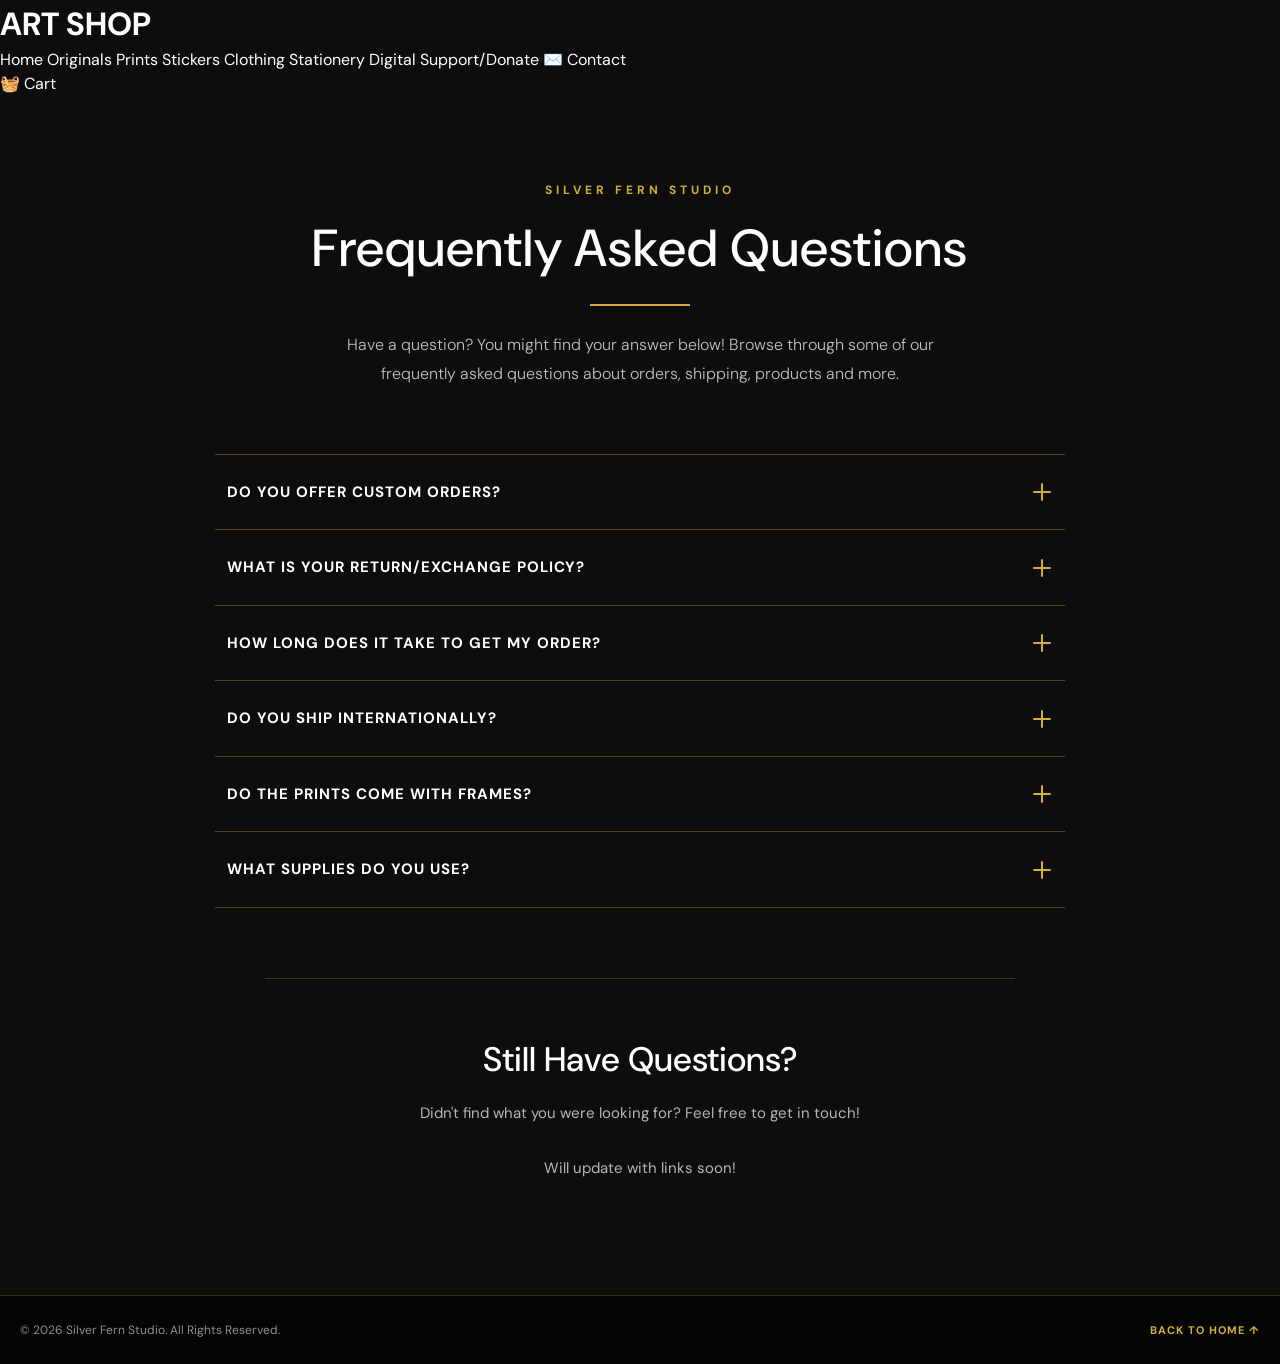
==== faq.html @ b44ad010 "Remove unnecessary blank line in faq.html" ====
<!DOCTYPE html>
<html lang="en">
<head>
    <meta charset="UTF-8">
    <meta name="viewport" content="width=device-width, initial-scale=1.0">

    <title>FAQ | Silver Fern Studio</title>

    <!-- EXISTING WEBSITE FONTS -->
    <link href="https://fonts.googleapis.com/css2?family=DM+Sans:wght@300;400;500;700&display=swap" rel="stylesheet">
    <link href="https://fonts.googleapis.com/css2?family=Great+Vibes&display=swap" rel="stylesheet">

    <!-- EXISTING WEBSITE STYLES -->
    <link rel="stylesheet" href="styles/global.css">
    <link rel="stylesheet" href="styles/nav.css">

    <!-- FAQ PAGE STYLES -->
    <link rel="stylesheet" href="styles/faq.css">
</head>

<body id="top">

    <!-- NAVIGATION -->
    <header class="nav">
        <div class="nav-left">
            <h1 class="logo">ART SHOP</h1>
        </div>

        <nav class="nav-links">
            <a href="index.html#top">Home</a>
            <a href="index.html#originals">Originals</a>
            <a href="index.html#prints">Prints</a>
            <a href="index.html#stickers">Stickers</a>
            <a href="index.html#clothing">Clothing</a>
            <a href="index.html#stationery">Stationery</a>
            <a href="index.html#digital">Digital</a>
            <a href="index.html">Support/Donate</a>
            <a href="index.html">✉️ Contact</a>
        </nav>

        <a href="index.html" class="nav-cart">
            🧺 <span>Cart</span>
        </a>
    </header>

    <!-- FAQ PAGE -->
    <main id="faq-page">

        <!-- PAGE HEADING -->
        <section class="faq-hero">

            <p class="faq-eyebrow">SILVER FERN STUDIO</p>

            <h1>Frequently Asked Questions</h1>

            <div class="faq-divider"></div>

            <p class="faq-intro">
                Have a question? You might find your answer below!
                Browse through some of our frequently asked questions
                about orders, shipping, products and more.
            </p>

        </section>


        <!-- FAQ ACCORDION -->
        <section class="faq-container">

            <!-- QUESTION 1 -->
            <details class="faq-item">

                <summary>
                    <span>DO YOU OFFER CUSTOM ORDERS?</span>
                    <span class="faq-icon"></span>
                </summary>

                <div class="faq-answer">
                    <p>
                        I don’t offer any custom orders, as I need to
                        concentrate on the items that are on my website.
                        I’m sorry!
                    </p>
                </div>

            </details>


            <!-- QUESTION 2 -->
            <details class="faq-item">

                <summary>
                    <span>WHAT IS YOUR RETURN/EXCHANGE POLICY?</span>
                    <span class="faq-icon"></span>
                </summary>

                <div class="faq-answer">
                    <p>
                        I typically do not accept returns or exchanges
                        due to the made-to-order nature of my shop.
                        However, I will refund you or replace the item
                        if it is damaged in the mail or if the item is
                        defective.
                    </p>

                    <p>
                        Just email me about any issues
                        (<a href="mailto:silvers.vibrant.ventures@outlook.com">
                        silvers.vibrant.ventures@outlook.com</a>), and I'll be happy
                        to help!
                    </p>
                </div>

            </details>


            <!-- QUESTION 3 -->
            <details class="faq-item">

                <summary>
                    <span>HOW LONG DOES IT TAKE TO GET MY ORDER?</span>
                    <span class="faq-icon"></span>
                </summary>

                <div class="faq-answer">
                    <p>
                        Most items are shipped out in 2–5 days.
                    </p>
                </div>

            </details>


            <!-- QUESTION 4 -->
            <details class="faq-item">

                <summary>
                    <span>DO YOU SHIP INTERNATIONALLY?</span>
                    <span class="faq-icon"></span>
                </summary>

                <div class="faq-answer">
                    <p>
                        I am only able to ship items from my website
                        to the US.
                    </p>

                    <p>
                        I also have a Redbubble shop
                    </p>

                    <p>
                        You can explore these additional shops below:
                    </p>

                    <ul>

                        <li>
                            <a href="https://https://www.redbubble.com/people/SilverMumm/shop/" target="_blank" rel="noopener">
                                Redbubble
                            </a>
                        </li>

                    </ul>
                </div>

            </details>


            <!-- QUESTION 5 -->
            <details class="faq-item">

                <summary>
                    <span>DO THE PRINTS COME WITH FRAMES?</span>
                    <span class="faq-icon"></span>
                </summary>

                <div class="faq-answer">
                    <p>
                        My prints do not come with frames. Sorry.
                    </p>

                </div>

            </details>


            <!-- QUESTION 6 -->
            <details class="faq-item">

                <summary>
                    <span>WHAT SUPPLIES DO YOU USE?</span>
                    <span class="faq-icon"></span>
                </summary>

                <div class="faq-answer">
                    <p>
                        Will update with links soon!
                    </p>

                </div>

            </details>

        </section>


        <!-- CONTACT SECTION -->
        <section class="faq-contact">

            <h2>Still Have Questions?</h2>

            <p>
                Didn't find what you were looking for?
                Feel free to get in touch!
            </p>

            <p>
                Will update with links soon!
            </p>
            
        </section>

    </main>


    <!-- FOOTER -->
    <footer class="faq-footer">

        <p>
            © 2026 Silver Fern Studio. All Rights Reserved.
        </p>

        <a href="index.html#top">BACK TO HOME ↑</a>

    </footer>

</body>
</html>
---- styles/global.css ----
/* ------------------------------
   GLOBAL STYLES
------------------------------ */

/* GLOBAL RESET */
* {
    margin: 0;
    padding: 0;
    box-sizing: border-box;
}


/* GLOBAL BODY */
body {
    background: #0d0d0d;
    color: #ffffff;
    font-family: "DM Sans", sans-serif;
    line-height: 1.5;
    overflow-x: hidden;
    position: relative;
}


/* FOREST BACKGROUND */
body::before {
    content: "";
    position: fixed;
    inset: 0;
    background: url("assets/forest-bg.png") top center no-repeat;
    background-size: cover;
    opacity: 0.30;
    pointer-events: none;
    z-index: -1;
}


/* GLOBAL IMAGES */
img {
    max-width: 100%;
    display: block;
}


/* GLOBAL LINKS */
a {
    text-decoration: none;
    color: inherit;
}


/* ------------------------------
   SHARED SECTION STYLES
------------------------------ */

.section {
    padding: 80px 40px;
}

.section-title {
    font-size: 28px;
    font-weight: 700;
    margin-bottom: 30px;
    text-transform: uppercase;
    letter-spacing: 1px;
}

.section-title span {
    font-weight: 300;
    opacity: 0.8;
}


/* GOLD DIVIDER BETWEEN TITLE AND CONTENT */
.section-divider {
    width: 160px;
    height: 1px;
    background: #d4af37;
    opacity: 0.8;
    margin: 0 auto 40px auto;
}


/* ------------------------------
   GLOBAL UTILITY
------------------------------ */

.hidden {
    display: none !important;
}


/* ------------------------------
   RESPONSIVE GLOBAL SECTION
------------------------------ */

@media (max-width: 768px) {
    .section {
        padding: 60px 20px;
    }
}
---- styles/nav.css ----
/* ------------------------------
NAVIGATION
------------------------------ */
 
.nav {
width: 100%;
padding: 20px 40px;
display: flex;
justify-content: space-between;
align-items: center;
background: #0d0d0d;
position: sticky;
top: 0;
z-index: 1000;
}
 
.logo {
font-size: 22px;
font-weight: 700;
}
 
.nav-links a {
margin: 0 15px;
font-size: 14px;
opacity: 0.8;
transition: 0.2s;
}
 
.nav-links a:hover {
opacity: 1;
}
 
/* CONTACT LINK */
.contact-link {
cursor: pointer;
opacity: 0.85;
transition: 0.2s ease;
}
 
.contact-link:hover {
opacity: 1;
}
 
/* CART BUTTON */
.nav-cart {
display: flex;
align-items: center;
gap: 6px;
font-size: 18px;
cursor: pointer;
opacity: 0.85;
transition: transform 0.15s ease, opacity 0.2s ease;
}
 
.nav-cart:hover {
opacity: 1;
transform: translateY(-2px);
}
---- styles/faq.css ----
/* =========================================================
   SILVER FERN STUDIO — FAQ PAGE
========================================================= */

#faq-page {
    width: 100%;
    min-height: 100vh;
    color: #ffffff;
    font-family: "DM Sans", sans-serif;
}


/* =========================================================
   FAQ HERO / HEADING
========================================================= */

.faq-hero {
    text-align: center;
    padding: 85px 20px 55px;
    max-width: 900px;
    margin: 0 auto;
}

.faq-eyebrow {
    color: #d4af37;
    font-size: 12px;
    font-weight: 700;
    letter-spacing: 4px;
    margin-bottom: 18px;
}

.faq-hero h1 {
    font-size: clamp(32px, 5vw, 52px);
    font-weight: 500;
    letter-spacing: 1px;
    line-height: 1.2;
    margin-bottom: 25px;
}

.faq-divider {
    width: 100px;
    height: 2px;
    background: #d4af37;
    margin: 0 auto 25px;
}

.faq-intro {
    max-width: 650px;
    margin: 0 auto;
    font-size: 16px;
    line-height: 1.8;
    color: rgba(255,255,255,0.75);
    font-weight: 300;
}


/* =========================================================
   FAQ ACCORDION CONTAINER
========================================================= */

.faq-container {
    width: 90%;
    max-width: 850px;
    margin: 0 auto;
    padding: 10px 0 70px;
}


/* =========================================================
   INDIVIDUAL FAQ ITEMS
========================================================= */

.faq-item {
    border-bottom: 1px solid rgba(212,175,55,0.35);
    margin-bottom: 0;
    transition: background 0.3s ease;
}

.faq-item:first-child {
    border-top: 1px solid rgba(212,175,55,0.35);
}


/* QUESTION BUTTON */

.faq-item summary {
    list-style: none;
    cursor: pointer;
    padding: 26px 12px;
    display: flex;
    align-items: center;
    justify-content: space-between;
    gap: 20px;

    color: #ffffff;
    font-size: 15px;
    font-weight: 700;
    letter-spacing: 1px;

    transition: color 0.25s ease,
                background 0.25s ease;
}

/* REMOVE DEFAULT ARROW */

.faq-item summary::-webkit-details-marker {
    display: none;
}

.faq-item summary::marker {
    display: none;
    content: "";
}


/* QUESTION HOVER */

.faq-item summary:hover {
    color: #d4af37;
    background: rgba(212,175,55,0.04);
}


/* =========================================================
   PLUS / MINUS ICON
========================================================= */

.faq-icon {
    position: relative;
    width: 22px;
    height: 22px;
    flex-shrink: 0;
}

.faq-icon::before,
.faq-icon::after {
    content: "";
    position: absolute;
    background: #d4af37;
    border-radius: 2px;
    transition: transform 0.3s ease;
}

.faq-icon::before {
    width: 18px;
    height: 2px;
    top: 10px;
    left: 2px;
}

.faq-icon::after {
    width: 2px;
    height: 18px;
    top: 2px;
    left: 10px;
}


/* TURN PLUS INTO MINUS WHEN OPEN */

.faq-item[open] .faq-icon::after {
    transform: rotate(90deg);
    opacity: 0;
}

.faq-item[open] summary {
    color: #d4af37;
}


/* =========================================================
   ANSWER CONTENT
========================================================= */

.faq-answer {
    padding: 0 45px 28px 12px;
    animation: faqFadeIn 0.3s ease;
}

.faq-answer p {
    color: rgba(255,255,255,0.78);
    font-size: 15px;
    line-height: 1.9;
    font-weight: 300;
    margin-bottom: 15px;
}

.faq-answer p:last-child {
    margin-bottom: 0;
}

.faq-answer ul {
    padding-left: 25px;
    margin: 12px 0;
}

.faq-answer li {
    color: rgba(255,255,255,0.78);
    font-size: 14px;
    line-height: 2;
}

.faq-answer a {
    color: #d4af37;
    text-decoration: underline;
    text-underline-offset: 4px;
    transition: color 0.2s ease;
}

.faq-answer a:hover {
    color: #ffdd66;
}

.faq-small-note {
    font-size: 12px !important;
    color: rgba(255,255,255,0.5) !important;
    font-style: italic;
}


/* =========================================================
   ANSWER ANIMATION
========================================================= */

@keyframes faqFadeIn {
    from {
        opacity: 0;
        transform: translateY(-6px);
    }

    to {
        opacity: 1;
        transform: translateY(0);
    }
}


/* =========================================================
   CONTACT SECTION
========================================================= */

.faq-contact {
    text-align: center;
    max-width: 750px;
    margin: 0 auto;
    padding: 55px 25px 85px;
    border-top: 1px solid rgba(212,175,55,0.25);
}

.faq-contact h2 {
    font-size: clamp(25px, 4vw, 34px);
    font-weight: 500;
    margin-bottom: 15px;
}

.faq-contact p {
    font-size: 15px;
    color: rgba(255,255,255,0.7);
    margin-bottom: 28px;
    line-height: 1.8;
}

.faq-contact-button {
    display: inline-block;
    padding: 13px 32px;
    background: #d4af37;
    color: #0d0d0d !important;
    font-size: 13px;
    font-weight: 700;
    letter-spacing: 1.5px;
    border-radius: 4px;
    transition: background 0.25s ease,
                transform 0.25s ease,
                box-shadow 0.25s ease;
}

.faq-contact-button:hover {
    background: #ffdd66;
    transform: translateY(-3px);
    box-shadow: 0 6px 18px rgba(212,175,55,0.25);
}


/* =========================================================
   FOOTER
========================================================= */

.faq-footer {
    width: 100%;
    background: rgba(0,0,0,0.65);
    border-top: 1px solid rgba(212,175,55,0.25);
    padding: 25px 20px;
    display: flex;
    justify-content: space-between;
    align-items: center;
    gap: 15px;
}

.faq-footer p {
    color: rgba(255,255,255,0.55);
    font-size: 12px;
}

.faq-footer a {
    color: #d4af37;
    font-size: 11px;
    font-weight: 700;
    letter-spacing: 1px;
    transition: color 0.2s ease;
}

.faq-footer a:hover {
    color: #ffdd66;
}


/* =========================================================
   TABLET
========================================================= */

@media (max-width: 900px) {

    .faq-hero {
        padding-top: 65px;
    }

    .faq-container {
        width: 92%;
    }

}


/* =========================================================
   MOBILE
========================================================= */

@media (max-width: 600px) {

    .faq-hero {
        padding: 55px 22px 40px;
    }

    .faq-eyebrow {
        font-size: 10px;
        letter-spacing: 3px;
    }

    .faq-hero h1 {
        font-size: 32px;
    }

    .faq-intro {
        font-size: 14px;
    }

    .faq-container {
        width: 92%;
        padding-bottom: 45px;
    }

    .faq-item summary {
        padding: 22px 8px;
        font-size: 13px;
        letter-spacing: 0.5px;
        gap: 12px;
    }

    .faq-answer {
        padding: 0 10px 24px;
    }

    .faq-answer p {
        font-size: 14px;
    }

    .faq-contact {
        padding: 45px 20px 65px;
    }

    .faq-footer {
        flex-direction: column;
        text-align: center;
        padding: 25px 15px;
    }

}
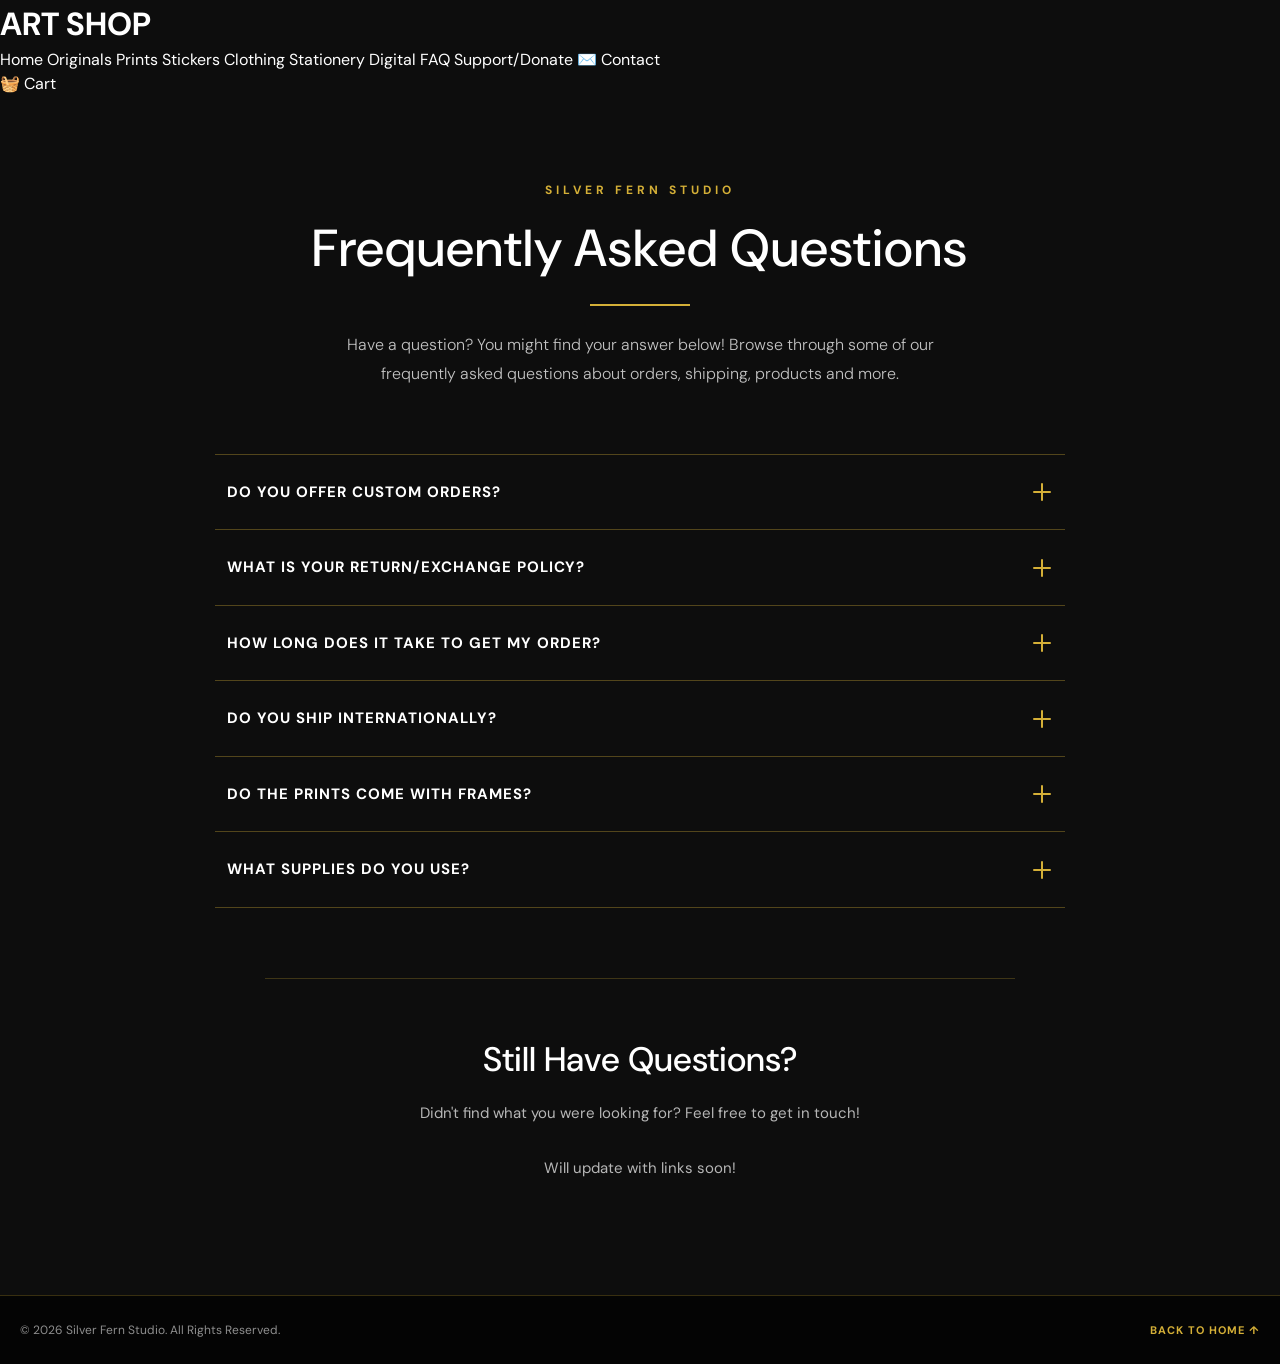
==== commit 5d64cd42: "Update faq.html" ====
--- a/faq.html
+++ b/faq.html
@@ -20,29 +20,32 @@
 </head>
 
 <body id="top">
-
-    <!-- NAVIGATION -->
-    <header class="nav">
-        <div class="nav-left">
-            <h1 class="logo">ART SHOP</h1>
-        </div>
-
-        <nav class="nav-links">
-            <a href="index.html#top">Home</a>
-            <a href="index.html#originals">Originals</a>
-            <a href="index.html#prints">Prints</a>
-            <a href="index.html#stickers">Stickers</a>
-            <a href="index.html#clothing">Clothing</a>
-            <a href="index.html#stationery">Stationery</a>
-            <a href="index.html#digital">Digital</a>
-            <a href="index.html">Support/Donate</a>
-            <a href="index.html">✉️ Contact</a>
-        </nav>
-
-        <a href="index.html" class="nav-cart">
-            🧺 <span>Cart</span>
-        </a>
-    </header>
+   
+<!-- NAVIGATION -->
+<header class="nav">
+
+    <div class="nav-left">
+        <h1 class="logo">ART SHOP</h1>
+    </div>
+
+    <nav class="nav-links">
+        <a href="index.html#top">Home</a>
+        <a href="index.html#originals">Originals</a>
+        <a href="index.html#prints">Prints</a>
+        <a href="index.html#stickers">Stickers</a>
+        <a href="index.html#clothing">Clothing</a>
+        <a href="index.html#stationery">Stationery</a>
+        <a href="index.html#digital">Digital</a>
+        <a href="faq.html">FAQ</a>
+        <a href="#" id="supportDonateBtn">Support/Donate</a>
+        <a id="contactButton" class="contact-link">✉️ Contact</a>
+    </nav>
+
+    <div class="nav-cart" id="cartButton">
+        🧺 <span>Cart</span>
+    </div>
+
+</header>
 
     <!-- FAQ PAGE -->
     <main id="faq-page">
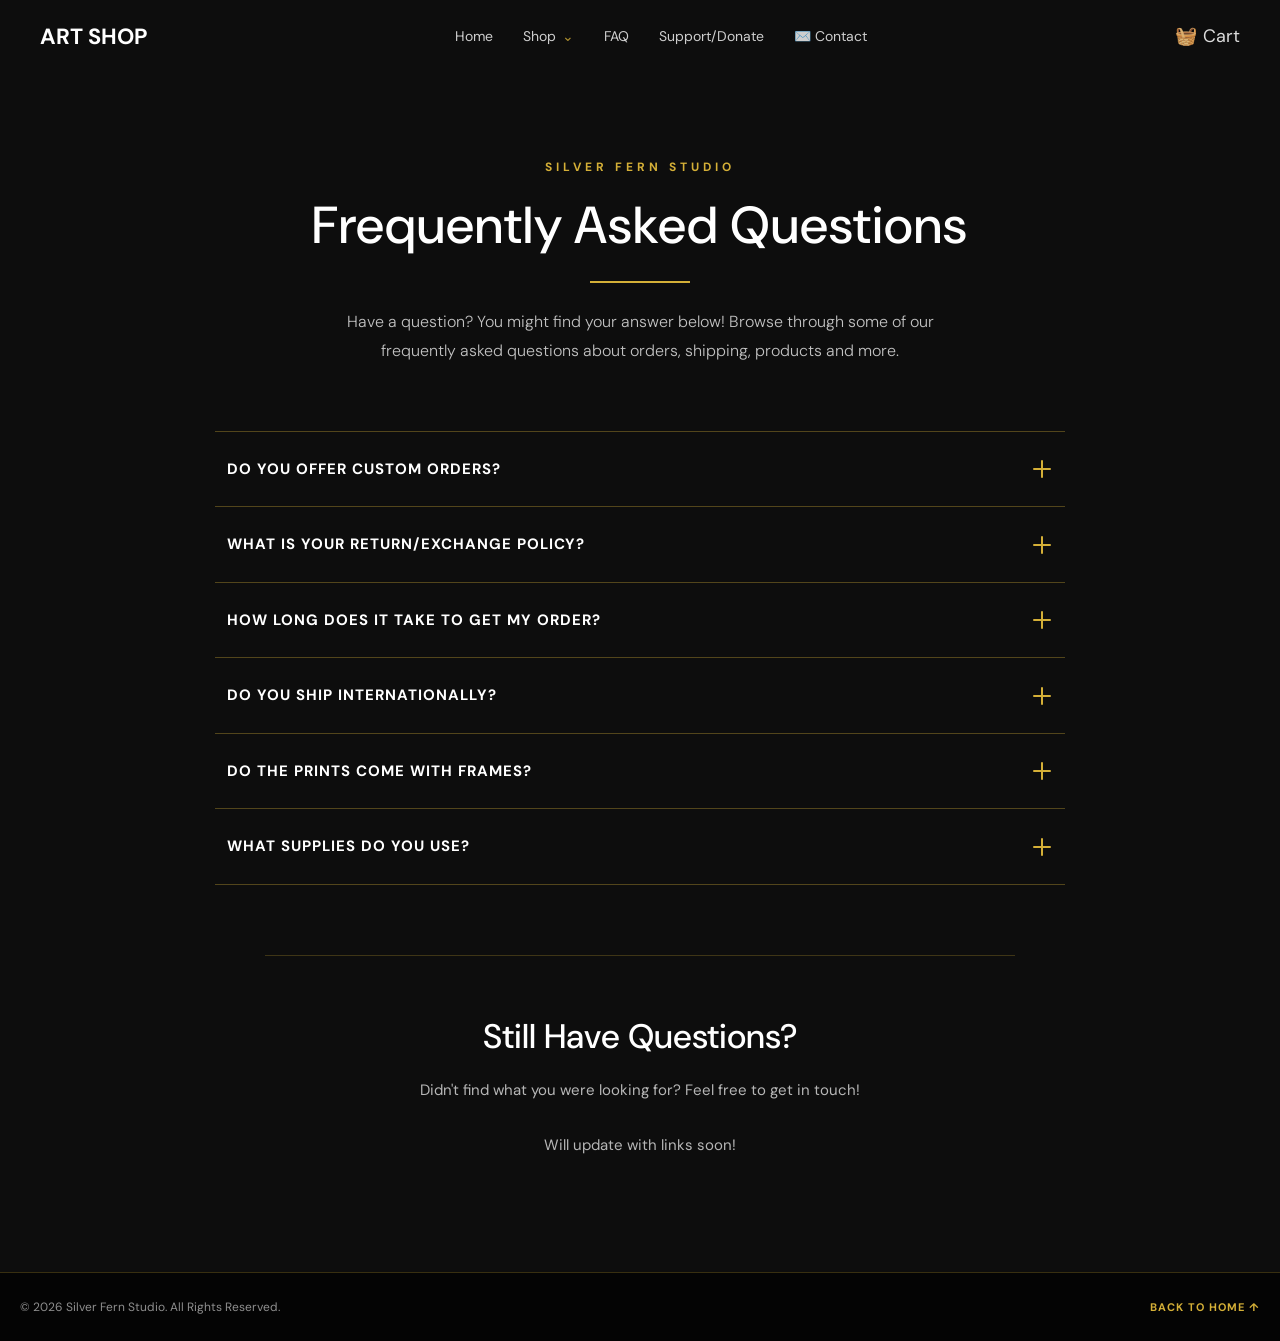
==== commit dd1abb8e: "Refactor navigation to include dropdown for shop items" ====
--- a/faq.html
+++ b/faq.html
@@ -14,13 +14,12 @@
     <!-- EXISTING WEBSITE STYLES -->
     <link rel="stylesheet" href="styles/global.css">
     <link rel="stylesheet" href="styles/nav.css">
-
-    <!-- FAQ PAGE STYLES -->
+    <link rel="stylesheet" href="styles/mobile.css">
     <link rel="stylesheet" href="styles/faq.css">
 </head>
 
 <body id="top">
-   
+
 <!-- NAVIGATION -->
 <header class="nav">
 
@@ -29,16 +28,29 @@
     </div>
 
     <nav class="nav-links">
+
         <a href="index.html#top">Home</a>
-        <a href="index.html#originals">Originals</a>
-        <a href="index.html#prints">Prints</a>
-        <a href="index.html#stickers">Stickers</a>
-        <a href="index.html#clothing">Clothing</a>
-        <a href="index.html#stationery">Stationery</a>
-        <a href="index.html#digital">Digital</a>
+
+        <!-- SHOP DROPDOWN -->
+        <details class="nav-dropdown">
+            <summary>Shop</summary>
+
+            <div class="nav-dropdown-menu">
+                <a href="index.html#originals">Originals</a>
+                <a href="index.html#prints">Prints</a>
+                <a href="index.html#stickers">Stickers</a>
+                <a href="index.html#clothing">Clothing</a>
+                <a href="index.html#stationery">Stationery</a>
+                <a href="index.html#digital">Digital</a>
+            </div>
+        </details>
+
         <a href="faq.html">FAQ</a>
+
         <a href="#" id="supportDonateBtn">Support/Donate</a>
+
         <a id="contactButton" class="contact-link">✉️ Contact</a>
+
     </nav>
 
     <div class="nav-cart" id="cartButton">
--- a/styles/nav.css
+++ b/styles/nav.css
@@ -1,58 +1,306 @@
-/* ------------------------------
-NAVIGATION
------------------------------- */
- 
+
+/* =========================================================
+   SILVER FERN STUDIO
+   GLOBAL NAVIGATION STYLES
+========================================================= */
+
+
+/* =========================================================
+   MAIN NAVIGATION BAR
+========================================================= */
+
 .nav {
-width: 100%;
-padding: 20px 40px;
-display: flex;
-justify-content: space-between;
-align-items: center;
-background: #0d0d0d;
-position: sticky;
-top: 0;
-z-index: 1000;
-}
- 
+    width: 100%;
+    padding: 20px 40px;
+
+    display: flex;
+    justify-content: space-between;
+    align-items: center;
+
+    background: #0d0d0d;
+
+    position: sticky;
+    top: 0;
+    z-index: 1000;
+}
+
+
+/* =========================================================
+   LEFT SIDE / LOGO
+========================================================= */
+
+.nav-left {
+    display: flex;
+    align-items: center;
+    flex-shrink: 0;
+}
+
 .logo {
-font-size: 22px;
-font-weight: 700;
-}
- 
+    font-size: 22px;
+    font-weight: 700;
+    color: #ffffff;
+    margin: 0;
+}
+
+
+/* =========================================================
+   NAVIGATION LINKS
+========================================================= */
+
+.nav-links {
+    display: flex;
+    align-items: center;
+}
+
 .nav-links a {
-margin: 0 15px;
-font-size: 14px;
-opacity: 0.8;
-transition: 0.2s;
-}
- 
+    margin: 0 15px;
+    font-size: 14px;
+    color: #ffffff;
+    opacity: 0.8;
+    text-decoration: none;
+    white-space: nowrap;
+    transition: 0.2s ease;
+}
+
 .nav-links a:hover {
-opacity: 1;
-}
- 
-/* CONTACT LINK */
+    opacity: 1;
+}
+
+
+/* =========================================================
+   CONTACT LINK
+========================================================= */
+
 .contact-link {
-cursor: pointer;
-opacity: 0.85;
-transition: 0.2s ease;
-}
- 
+    cursor: pointer;
+    opacity: 0.85;
+    transition: 0.2s ease;
+}
+
 .contact-link:hover {
-opacity: 1;
-}
- 
-/* CART BUTTON */
+    opacity: 1;
+}
+
+
+/* =========================================================
+   SHOPPING CART BUTTON
+========================================================= */
+
 .nav-cart {
-display: flex;
-align-items: center;
-gap: 6px;
-font-size: 18px;
-cursor: pointer;
-opacity: 0.85;
-transition: transform 0.15s ease, opacity 0.2s ease;
-}
- 
+    display: flex;
+    align-items: center;
+    gap: 6px;
+
+    font-size: 18px;
+    color: #ffffff;
+
+    cursor: pointer;
+    opacity: 0.85;
+
+    white-space: nowrap;
+    flex-shrink: 0;
+
+    transition:
+        transform 0.15s ease,
+        opacity 0.2s ease;
+}
+
 .nav-cart:hover {
-opacity: 1;
-transform: translateY(-2px);
-}
+    opacity: 1;
+    transform: translateY(-2px);
+}
+
+
+/* =========================================================
+   KEYBOARD ACCESSIBILITY
+========================================================= */
+
+.nav-links a:focus-visible,
+.nav-cart:focus-visible {
+    outline: 2px solid #d4af37;
+    outline-offset: 4px;
+}
+
+
+/* =========================================================
+   RESPONSIVE NAVIGATION
+========================================================= */
+
+@media (max-width: 1024px) {
+
+    .nav {
+        padding: 18px 25px;
+    }
+
+    .nav-links a {
+        margin: 0 9px;
+        font-size: 13px;
+    }
+
+}
+
+
+/* =========================================================
+   MOBILE
+========================================================= */
+
+@media (max-width: 768px) {
+
+    .nav {
+        padding: 15px 18px;
+        flex-wrap: wrap;
+        gap: 12px;
+    }
+
+    .logo {
+        font-size: 20px;
+    }
+
+    .nav-links {
+        flex-wrap: wrap;
+        justify-content: center;
+        width: 100%;
+        gap: 10px;
+    }
+
+    .nav-links a {
+        margin: 0 5px;
+        font-size: 13px;
+    }
+
+    .nav-cart {
+        font-size: 16px;
+    }
+
+}
+
+
+/* =========================================================
+   SHOP DROPDOWN MENU
+========================================================= */
+
+.nav-dropdown {
+    position: relative;
+    display: flex;
+    align-items: center;
+    margin: 0 15px;
+}
+
+/* SHOP MAIN LINK */
+
+.nav-dropdown > summary {
+    list-style: none;
+    cursor: pointer;
+    color: #ffffff;
+    font-size: 14px;
+    opacity: 0.8;
+    white-space: nowrap;
+    transition: 0.2s ease;
+}
+
+.nav-dropdown > summary::-webkit-details-marker {
+    display: none;
+}
+
+.nav-dropdown > summary::after {
+    content: "⌄";
+    display: inline-block;
+    margin-left: 6px;
+    color: #d4af37;
+    transition: transform 0.2s ease;
+}
+
+.nav-dropdown > summary:hover {
+    opacity: 1;
+}
+
+.nav-dropdown[open] > summary {
+    opacity: 1;
+    color: #d4af37;
+}
+
+.nav-dropdown[open] > summary::after {
+    transform: rotate(180deg);
+}
+
+
+/* DROPDOWN PANEL */
+
+.nav-dropdown-menu {
+    position: absolute;
+    top: calc(100% + 18px);
+    left: -15px;
+
+    min-width: 190px;
+
+    display: flex;
+    flex-direction: column;
+
+    background: #171717;
+    border: 1px solid rgba(212,175,55,0.45);
+    border-radius: 6px;
+
+    padding: 8px 0;
+
+    box-shadow: 0 10px 25px rgba(0,0,0,0.55);
+
+    z-index: 2000;
+}
+
+
+/* DROPDOWN LINKS */
+
+.nav-dropdown-menu a {
+    display: block;
+    width: 100%;
+
+    margin: 0 !important;
+    padding: 12px 18px;
+
+    color: #ffffff;
+    font-size: 13px;
+
+    opacity: 0.85;
+    white-space: nowrap;
+
+    transition: background 0.2s ease,
+                color 0.2s ease,
+                opacity 0.2s ease;
+}
+
+.nav-dropdown-menu a:hover {
+    background: rgba(212,175,55,0.12);
+    color: #d4af37;
+    opacity: 1;
+}
+
+
+/* KEYBOARD ACCESSIBILITY */
+
+.nav-dropdown > summary:focus-visible,
+.nav-dropdown-menu a:focus-visible {
+    outline: 2px solid #d4af37;
+    outline-offset: 3px;
+}
+
+
+/* MOBILE DROPDOWN */
+
+@media (max-width: 768px) {
+
+    .nav-dropdown {
+        margin: 0 5px;
+    }
+
+    .nav-dropdown > summary {
+        font-size: 13px;
+    }
+
+    .nav-dropdown-menu {
+        top: calc(100% + 10px);
+        left: 50%;
+        transform: translateX(-50%);
+        min-width: 175px;
+    }
+
+}
--- a/styles/mobile.css
+++ b/styles/mobile.css
@@ -0,0 +1,59 @@
+/* ==========================================
+TABLET
+========================================== */
+ 
+@media (max-width: 1024px) {
+ 
+.card {
+min-width: 220px;
+max-width: 240px;
+}
+ 
+.carousel-arrow {
+width: 60px;
+height: 60px;
+font-size: 32px;
+}
+ 
+}
+ 
+/* ==========================================
+MOBILE
+========================================== */
+ 
+@media (max-width: 768px) {
+ 
+.section {
+padding: 60px 20px;
+}
+ 
+.carousel-wrapper {
+gap: 10px;
+}
+ 
+.carousel-arrow {
+width: 52px;
+height: 52px;
+font-size: 28px;
+}
+ 
+.card {
+min-width: 200px;
+max-width: 220px;
+margin-right: 14px;
+}
+ 
+.hero-content h2 {
+font-size: 32px;
+}
+ 
+.modal-content {
+flex-direction: column;
+text-align: center;
+}
+ 
+.modal-image {
+margin: 0 auto;
+}
+ 
+}
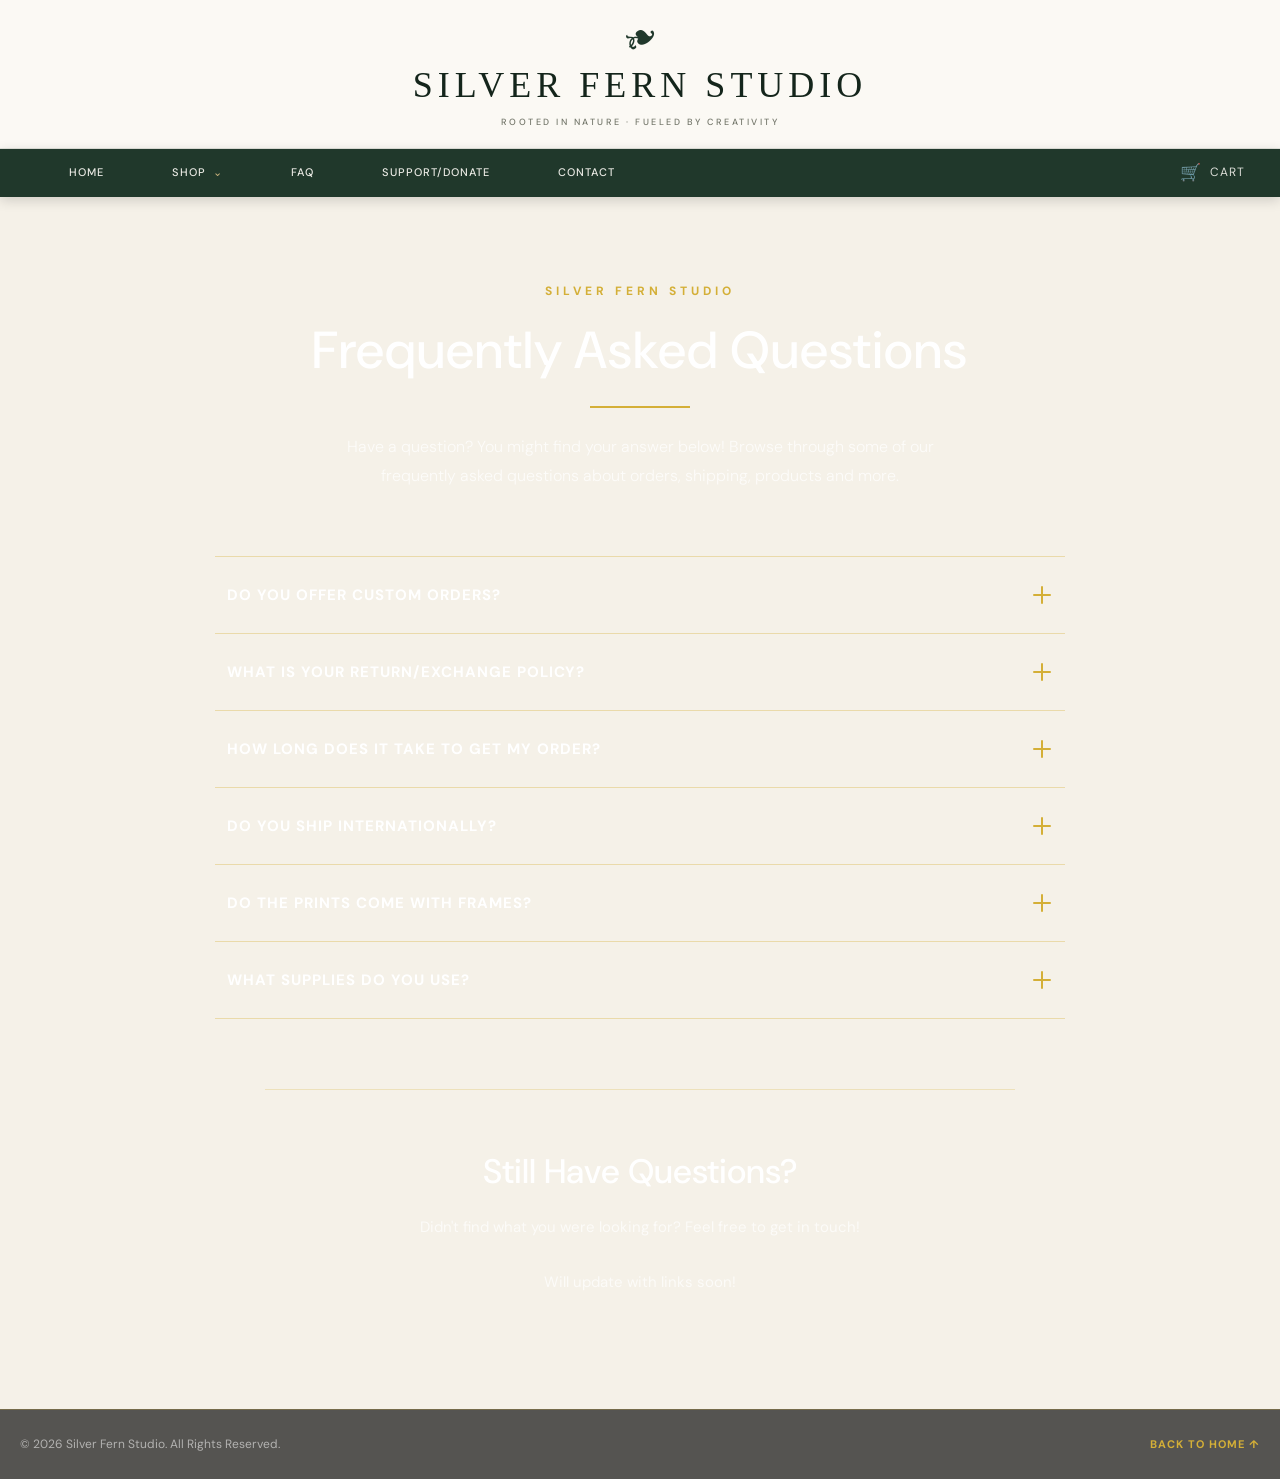
==== commit 2621c09c: "Refactor header structure and update navigation links" ====
--- a/faq.html
+++ b/faq.html
@@ -1,4 +1,3 @@
-
 <!DOCTYPE html>
 <html lang="en">
 <head>
@@ -7,249 +6,589 @@
 
     <title>FAQ | Silver Fern Studio</title>
 
-    <!-- EXISTING WEBSITE FONTS -->
+    <!-- WEBSITE FONTS -->
     <link href="https://fonts.googleapis.com/css2?family=DM+Sans:wght@300;400;500;700&display=swap" rel="stylesheet">
     <link href="https://fonts.googleapis.com/css2?family=Great+Vibes&display=swap" rel="stylesheet">
 
-    <!-- EXISTING WEBSITE STYLES -->
+    <!-- WEBSITE STYLES -->
+    <link rel="stylesheet" href="styles.css">
     <link rel="stylesheet" href="styles/global.css">
     <link rel="stylesheet" href="styles/nav.css">
     <link rel="stylesheet" href="styles/mobile.css">
     <link rel="stylesheet" href="styles/faq.css">
+    <link rel="stylesheet" href="styles/nature-redesign.css">
+
+    <!-- POPUPS, DONATE AND CART STYLES -->
+    <link rel="stylesheet" href="styles/popopen.css">
+    <link rel="stylesheet" href="styles/donate.css">
+    <link rel="stylesheet" href="styles/thankyoucart.css">
+
 </head>
 
 <body id="top">
 
-<!-- NAVIGATION -->
-<header class="nav">
-
-    <div class="nav-left">
-        <h1 class="logo">ART SHOP</h1>
-    </div>
-
-    <nav class="nav-links">
-
-        <a href="index.html#top">Home</a>
-
-        <!-- SHOP DROPDOWN -->
-        <details class="nav-dropdown">
-            <summary>Shop</summary>
-
-            <div class="nav-dropdown-menu">
-                <a href="index.html#originals">Originals</a>
-                <a href="index.html#prints">Prints</a>
-                <a href="index.html#stickers">Stickers</a>
-                <a href="index.html#clothing">Clothing</a>
-                <a href="index.html#stationery">Stationery</a>
-                <a href="index.html#digital">Digital</a>
+<!-- =========================================================
+     NAVIGATION
+========================================================= -->
+
+<header class="site-header">
+
+    <div class="brand-header">
+
+        <div class="brand-fern" aria-hidden="true">
+            ❧
+        </div>
+
+        <a href="index.html#top" class="brand-name">
+            SILVER FERN STUDIO
+        </a>
+
+        <p class="brand-tagline">
+            ROOTED IN NATURE · FUELED BY CREATIVITY
+        </p>
+
+    </div>
+
+    <nav class="nav">
+
+        <div class="nav-links">
+
+            <a href="index.html#top">Home</a>
+
+            <details class="nav-dropdown">
+
+                <summary>Shop</summary>
+
+                <div class="nav-dropdown-menu">
+
+                    <a href="index.html#originals">Originals</a>
+                    <a href="index.html#prints">Prints</a>
+                    <a href="index.html#stickers">Stickers</a>
+                    <a href="index.html#clothing">Clothing</a>
+                    <a href="index.html#stationery">Stationery</a>
+                    <a href="index.html#digital">Digital</a>
+
+                </div>
+
+            </details>
+
+            <a href="faq.html">FAQ</a>
+
+            <a href="#" id="supportDonateBtn">Support/Donate</a>
+
+            <a id="contactButton" class="contact-link">Contact</a>
+
+        </div>
+
+        <div class="nav-cart" id="cartButton" role="button" tabindex="0">
+            <span class="cart-icon">🛒</span>
+            <span>Cart</span>
+        </div>
+
+    </nav>
+
+</header>
+
+<!-- =========================================================
+     FAQ PAGE
+========================================================= -->
+
+<main id="faq-page">
+
+    <!-- PAGE HEADING -->
+    <section class="faq-hero">
+
+        <p class="faq-eyebrow">SILVER FERN STUDIO</p>
+
+        <h1>Frequently Asked Questions</h1>
+
+        <div class="faq-divider"></div>
+
+        <p class="faq-intro">
+            Have a question? You might find your answer below!
+            Browse through some of our frequently asked questions
+            about orders, shipping, products and more.
+        </p>
+
+    </section>
+
+
+    <!-- FAQ ACCORDION -->
+    <section class="faq-container">
+
+        <!-- QUESTION 1 -->
+        <details class="faq-item">
+
+            <summary>
+                <span>DO YOU OFFER CUSTOM ORDERS?</span>
+                <span class="faq-icon"></span>
+            </summary>
+
+            <div class="faq-answer">
+                <p>
+                    I don’t offer any custom orders, as I need to
+                    concentrate on the items that are on my website.
+                    I’m sorry!
+                </p>
             </div>
+
         </details>
 
-        <a href="faq.html">FAQ</a>
-
-        <a href="#" id="supportDonateBtn">Support/Donate</a>
-
-        <a id="contactButton" class="contact-link">✉️ Contact</a>
-
-    </nav>
-
-    <div class="nav-cart" id="cartButton">
-        🧺 <span>Cart</span>
-    </div>
-
-</header>
-
-    <!-- FAQ PAGE -->
-    <main id="faq-page">
-
-        <!-- PAGE HEADING -->
-        <section class="faq-hero">
-
-            <p class="faq-eyebrow">SILVER FERN STUDIO</p>
-
-            <h1>Frequently Asked Questions</h1>
-
-            <div class="faq-divider"></div>
-
-            <p class="faq-intro">
-                Have a question? You might find your answer below!
-                Browse through some of our frequently asked questions
-                about orders, shipping, products and more.
-            </p>
-
-        </section>
-
-
-        <!-- FAQ ACCORDION -->
-        <section class="faq-container">
-
-            <!-- QUESTION 1 -->
-            <details class="faq-item">
-
-                <summary>
-                    <span>DO YOU OFFER CUSTOM ORDERS?</span>
-                    <span class="faq-icon"></span>
-                </summary>
-
-                <div class="faq-answer">
-                    <p>
-                        I don’t offer any custom orders, as I need to
-                        concentrate on the items that are on my website.
-                        I’m sorry!
-                    </p>
-                </div>
-
-            </details>
-
-
-            <!-- QUESTION 2 -->
-            <details class="faq-item">
-
-                <summary>
-                    <span>WHAT IS YOUR RETURN/EXCHANGE POLICY?</span>
-                    <span class="faq-icon"></span>
-                </summary>
-
-                <div class="faq-answer">
-                    <p>
-                        I typically do not accept returns or exchanges
-                        due to the made-to-order nature of my shop.
-                        However, I will refund you or replace the item
-                        if it is damaged in the mail or if the item is
-                        defective.
-                    </p>
-
-                    <p>
-                        Just email me about any issues
-                        (<a href="mailto:silvers.vibrant.ventures@outlook.com">
-                        silvers.vibrant.ventures@outlook.com</a>), and I'll be happy
-                        to help!
-                    </p>
-                </div>
-
-            </details>
-
-
-            <!-- QUESTION 3 -->
-            <details class="faq-item">
-
-                <summary>
-                    <span>HOW LONG DOES IT TAKE TO GET MY ORDER?</span>
-                    <span class="faq-icon"></span>
-                </summary>
-
-                <div class="faq-answer">
-                    <p>
-                        Most items are shipped out in 2–5 days.
-                    </p>
-                </div>
-
-            </details>
-
-
-            <!-- QUESTION 4 -->
-            <details class="faq-item">
-
-                <summary>
-                    <span>DO YOU SHIP INTERNATIONALLY?</span>
-                    <span class="faq-icon"></span>
-                </summary>
-
-                <div class="faq-answer">
-                    <p>
-                        I am only able to ship items from my website
-                        to the US.
-                    </p>
-
-                    <p>
-                        I also have a Redbubble shop
-                    </p>
-
-                    <p>
-                        You can explore these additional shops below:
-                    </p>
-
-                    <ul>
-
-                        <li>
-                            <a href="https://https://www.redbubble.com/people/SilverMumm/shop/" target="_blank" rel="noopener">
-                                Redbubble
-                            </a>
-                        </li>
-
-                    </ul>
-                </div>
-
-            </details>
-
-
-            <!-- QUESTION 5 -->
-            <details class="faq-item">
-
-                <summary>
-                    <span>DO THE PRINTS COME WITH FRAMES?</span>
-                    <span class="faq-icon"></span>
-                </summary>
-
-                <div class="faq-answer">
-                    <p>
-                        My prints do not come with frames. Sorry.
-                    </p>
-
-                </div>
-
-            </details>
-
-
-            <!-- QUESTION 6 -->
-            <details class="faq-item">
-
-                <summary>
-                    <span>WHAT SUPPLIES DO YOU USE?</span>
-                    <span class="faq-icon"></span>
-                </summary>
-
-                <div class="faq-answer">
-                    <p>
-                        Will update with links soon!
-                    </p>
-
-                </div>
-
-            </details>
-
-        </section>
-
-
-        <!-- CONTACT SECTION -->
-        <section class="faq-contact">
-
-            <h2>Still Have Questions?</h2>
-
-            <p>
-                Didn't find what you were looking for?
-                Feel free to get in touch!
-            </p>
-
-            <p>
-                Will update with links soon!
-            </p>
-            
-        </section>
-
-    </main>
-
-
-    <!-- FOOTER -->
-    <footer class="faq-footer">
+
+        <!-- QUESTION 2 -->
+        <details class="faq-item">
+
+            <summary>
+                <span>WHAT IS YOUR RETURN/EXCHANGE POLICY?</span>
+                <span class="faq-icon"></span>
+            </summary>
+
+            <div class="faq-answer">
+
+                <p>
+                    I typically do not accept returns or exchanges
+                    due to the made-to-order nature of my shop.
+                    However, I will refund you or replace the item
+                    if it is damaged in the mail or if the item is
+                    defective.
+                </p>
+
+                <p>
+                    Just email me about any issues
+                    (<a href="mailto:silvers.vibrant.ventures@outlook.com">
+                    silvers.vibrant.ventures@outlook.com</a>), and I'll be happy
+                    to help!
+                </p>
+
+            </div>
+
+        </details>
+
+
+        <!-- QUESTION 3 -->
+        <details class="faq-item">
+
+            <summary>
+                <span>HOW LONG DOES IT TAKE TO GET MY ORDER?</span>
+                <span class="faq-icon"></span>
+            </summary>
+
+            <div class="faq-answer">
+                <p>
+                    Most items are shipped out in 2–5 days.
+                </p>
+            </div>
+
+        </details>
+
+
+        <!-- QUESTION 4 -->
+        <details class="faq-item">
+
+            <summary>
+                <span>DO YOU SHIP INTERNATIONALLY?</span>
+                <span class="faq-icon"></span>
+            </summary>
+
+            <div class="faq-answer">
+
+                <p>
+                    I am only able to ship items from my website
+                    to the US.
+                </p>
+
+                <p>
+                    I also have a Redbubble shop.
+                </p>
+
+                <p>
+                    You can explore these additional shops below:
+                </p>
+
+                <ul>
+                    <li>
+                        <a href="https://www.redbubble.com/people/SilverMumm/shop/"
+                           target="_blank"
+                           rel="noopener">
+                            Redbubble
+                        </a>
+                    </li>
+                </ul>
+
+            </div>
+
+        </details>
+
+
+        <!-- QUESTION 5 -->
+        <details class="faq-item">
+
+            <summary>
+                <span>DO THE PRINTS COME WITH FRAMES?</span>
+                <span class="faq-icon"></span>
+            </summary>
+
+            <div class="faq-answer">
+                <p>
+                    My prints do not come with frames. Sorry.
+                </p>
+            </div>
+
+        </details>
+
+
+        <!-- QUESTION 6 -->
+        <details class="faq-item">
+
+            <summary>
+                <span>WHAT SUPPLIES DO YOU USE?</span>
+                <span class="faq-icon"></span>
+            </summary>
+
+            <div class="faq-answer">
+                <p>
+                    Will update with links soon!
+                </p>
+            </div>
+
+        </details>
+
+    </section>
+
+
+    <!-- CONTACT SECTION -->
+    <section class="faq-contact">
+
+        <h2>Still Have Questions?</h2>
 
         <p>
-            © 2026 Silver Fern Studio. All Rights Reserved.
-        </p>
-
-        <a href="index.html#top">BACK TO HOME ↑</a>
-
-    </footer>
+            Didn't find what you were looking for?
+            Feel free to get in touch!
+        </p>
+
+        <p>
+            Will update with links soon!
+        </p>
+
+    </section>
+
+</main>
+
+
+<!-- =========================================================
+     PRODUCT MODAL
+     Required by the shared website script
+========================================================= -->
+
+<div id="productModal" class="modal hidden">
+
+    <div class="modal-content">
+
+        <div class="modal-image">
+            <div id="emojiFallback" class="emoji-fallback">🖼️</div>
+        </div>
+
+        <div class="modal-info">
+
+            <h4 id="modalCategory"></h4>
+            <h2 id="modalTitle"></h2>
+            <p id="modalDetails"></p>
+            <p id="modalPrice" class="price"></p>
+            <p id="modalDescription"></p>
+
+            <button id="addToCart" class="btn-primary">
+                ADD TO CART
+            </button>
+
+            <button id="continueBrowsing" class="btn-secondary">
+                CONTINUE BROWSING
+            </button>
+
+        </div>
+
+    </div>
+
+</div>
+
+
+<!-- =========================================================
+     CONTACT MODAL
+========================================================= -->
+
+<div id="contactModal" class="modal hidden">
+
+    <div class="modal-content contact-content">
+
+        <button class="close-modal" id="closeContact">✖️</button>
+
+        <h2>Contact</h2>
+
+        <p class="contact-sub">Please get in touch!</p>
+
+        <form id="contactForm" class="contact-form">
+
+            <input type="text"
+                   id="contactName"
+                   placeholder="Name"
+                   required>
+
+            <input type="email"
+                   id="contactEmail"
+                   placeholder="Email"
+                   required>
+
+            <textarea id="contactMessage"
+                      placeholder="Message"
+                      required></textarea>
+
+            <button type="submit" class="btn-primary">
+                SEND
+            </button>
+
+        </form>
+
+    </div>
+
+</div>
+
+
+<!-- =========================================================
+     CART PANEL
+========================================================= -->
+
+<div id="cartPanel" class="cart hidden">
+
+    <div class="cart-header">
+
+        <h3>Your Cart</h3>
+
+        <button id="closeCart" class="cart-close-btn">
+            ✖️
+        </button>
+
+    </div>
+
+    <div id="cartItems" class="cart-items">
+
+        <p class="empty-cart">Your cart is empty</p>
+
+    </div>
+
+    <div class="cart-footer">
+
+        <p class="total">
+            TOTAL <span id="cartTotal">$0.00</span>
+        </p>
+
+        <div id="paypal-button-container"></div>
+
+    </div>
+
+</div>
+
+
+<!-- =========================================================
+     SUPPORT / DONATE POPUP
+========================================================= -->
+
+<div id="donateModal" class="donate-modal">
+
+    <div class="donate-modal-content">
+
+        <button class="donate-close"
+                id="donateCloseBtn"
+                aria-label="Close">
+            &times;
+        </button>
+
+        <h2>Thank You for Your Support ❤️</h2>
+
+        <p>
+            I truly appreciate any and all support. Every bit of it helps me
+            continue doing what I love, keep creating, and continue improving
+            alongside all the amazing people who care about what I create.
+        </p>
+
+        <p>
+            Your support means more than you know. Whether you're here to enjoy
+            what I make, share it with others, or contribute directly, thank
+            you for being part of the journey.
+        </p>
+
+        <p>
+            Every contribution helps me keep creating, learning, improving,
+            and bringing new ideas to life.
+        </p>
+
+        <p class="donate-thank-you">
+            Thank you for believing in what I do and for supporting my work!
+        </p>
+
+        <div class="donate-buttons">
+
+            <button class="donate-amount-btn">$5</button>
+            <button class="donate-amount-btn">$10</button>
+            <button class="donate-amount-btn">$20</button>
+            <button class="donate-amount-btn">Custom Amount</button>
+
+        </div>
+
+    </div>
+
+</div>
+
+
+<!-- =========================================================
+     FOOTER
+========================================================= -->
+
+<footer class="faq-footer">
+
+    <p>
+        © 2026 Silver Fern Studio. All Rights Reserved.
+    </p>
+
+    <a href="index.html#top">BACK TO HOME ↑</a>
+
+</footer>
+
+
+<!-- =========================================================
+     PAYPAL SDK
+========================================================= -->
+
+<script src="https://www.paypal.com/sdk/js?client-id=AbOne0JvXHvae8FA9WTYbEr-2ifdV_YIlh7lV3GUFx3ONG80Ffp8QPASfMT2f_HoX_CrlIGZYA62EACV&currency=USD"></script>
+
+<script>
+
+    paypal.Buttons({
+
+        createOrder: (data, actions) => actions.order.create({
+
+            purchase_units: [{
+                amount: {
+                    value: document.getElementById("cartTotal")
+                        .textContent.replace("$", "")
+                }
+            }]
+
+        }),
+
+        onApprove: (data, actions) =>
+            actions.order.capture().then(() =>
+                window.location.href = "thankyou.html"
+            )
+
+    }).render('#paypal-button-container');
+
+</script>
+
+
+<!-- =========================================================
+     WEBSITE JAVASCRIPT
+========================================================= -->
+
+<script src="products.js"></script>
+<script src="script.js"></script>
+
+
+<!-- =========================================================
+     DONATE WINDOW JAVASCRIPT
+========================================================= -->
+
+<script>
+
+    const donateModal = document.getElementById("donateModal");
+    const supportDonateBtn = document.getElementById("supportDonateBtn");
+    const donateCloseBtn = document.getElementById("donateCloseBtn");
+
+
+    // OPEN DONATE POPUP
+    supportDonateBtn.addEventListener("click", function(event) {
+
+        event.preventDefault();
+
+        donateModal.classList.add("show");
+
+    });
+
+
+    // CLOSE DONATE POPUP
+    donateCloseBtn.addEventListener("click", function() {
+
+        donateModal.classList.remove("show");
+
+    });
+
+
+    // CLOSE WHEN CLICKING OUTSIDE POPUP
+    donateModal.addEventListener("click", function(event) {
+
+        if (event.target === donateModal) {
+
+            donateModal.classList.remove("show");
+
+        }
+
+    });
+
+
+    // CLOSE WITH ESCAPE KEY
+    document.addEventListener("keydown", function(event) {
+
+        if (event.key === "Escape") {
+
+            donateModal.classList.remove("show");
+
+        }
+
+    });
+
+
+    // PAYPAL SUPPORT BUTTONS
+
+    const paypalLink = "https://paypal.me/SilverGamingInc";
+
+    const donateAmountButtons =
+        document.querySelectorAll(".donate-amount-btn");
+
+
+    donateAmountButtons.forEach(function(button) {
+
+        button.addEventListener("click", function() {
+
+            const amount = button.textContent.trim();
+
+            if (amount === "$5") {
+
+                window.open(paypalLink + "/5", "_blank");
+
+            }
+
+            else if (amount === "$10") {
+
+                window.open(paypalLink + "/10", "_blank");
+
+            }
+
+            else if (amount === "$20") {
+
+                window.open(paypalLink + "/20", "_blank");
+
+            }
+
+            else if (amount === "Custom Amount") {
+
+                window.open(paypalLink, "_blank");
+
+            }
+
+        });
+
+    });
+
+</script>
+
 
 </body>
 </html>
--- a/styles.css
+++ b/styles.css
@@ -0,0 +1,688 @@
+/* ------------------------------
+   GLOBAL STYLES
+------------------------------ */
+
+* {
+    margin: 0;
+    padding: 0;
+    box-sizing: border-box;
+}
+
+body {
+    background: #0d0d0d;
+    color: #ffffff;
+    font-family: "DM Sans", sans-serif;
+    line-height: 1.5;
+    overflow-x: hidden;
+    position: relative;
+}
+
+/* FOREST BACKGROUND (30% opacity) */
+body::before {
+    content: "";
+    position: fixed;
+    inset: 0;
+    background: url("assets/forest-bg.png") top center no-repeat;
+    background-size: cover;
+    opacity: 0.30;
+    pointer-events: none;
+    z-index: -1;
+}
+
+img {
+    max-width: 100%;
+    display: block;
+}
+
+a {
+    text-decoration: none;
+    color: inherit;
+}
+
+.section {
+    padding: 80px 40px;
+}
+
+.section-title {
+    font-size: 28px;
+    font-weight: 700;
+    margin-bottom: 30px;
+    text-transform: uppercase;
+    letter-spacing: 1px;
+}
+
+.section-title span {
+    font-weight: 300;
+    opacity: 0.8;
+}
+
+/* GOLD DIVIDER BETWEEN TITLE AND CAROUSEL */
+.section-divider {
+    width: 160px;
+    height: 1px;
+    background: #d4af37;
+    opacity: 0.8;
+    margin: 0 auto 40px auto;
+}
+
+/* ------------------------------
+   NAVIGATION
+------------------------------ */
+
+.nav {
+    width: 100%;
+    padding: 20px 40px;
+    display: flex;
+    justify-content: space-between;
+    align-items: center;
+    background: #0d0d0d;
+    position: sticky;
+    top: 0;
+    z-index: 1000;
+}
+
+.logo {
+    font-size: 22px;
+    font-weight: 700;
+}
+
+.nav-links a {
+    margin: 0 15px;
+    font-size: 14px;
+    opacity: 0.8;
+    transition: 0.2s;
+}
+
+.nav-links a:hover {
+    opacity: 1;
+}
+
+/* CONTACT LINK */
+.contact-link {
+    cursor: pointer;
+    opacity: 0.85;
+    transition: 0.2s ease;
+}
+
+.contact-link:hover {
+    opacity: 1;
+}
+
+/* 🧺 CART BUTTON */
+.nav-cart {
+    display: flex;
+    align-items: center;
+    gap: 6px;
+    font-size: 18px;
+    cursor: pointer;
+    opacity: 0.85;
+    transition: transform 0.15s ease, opacity 0.2s ease;
+}
+
+.nav-cart:hover {
+    opacity: 1;
+    transform: translateY(-2px);
+}
+
+/* ------------------------------
+   HERO SECTION
+------------------------------ */
+
+.hero {
+    height: 70vh;
+    display: flex;
+    align-items: center;
+    justify-content: center;
+    text-align: center;
+    background: linear-gradient(to bottom, #1a1a1a, #0d0d0d);
+    padding: 40px;
+    position: relative;
+}
+
+.hero-logo-wrapper {
+    position: relative;
+    display: inline-block;
+    margin-bottom: 20px;
+}
+
+.fern-bg {
+    position: absolute;
+    top: 50%;
+    left: 50%;
+    width: 380px;
+    opacity: 0.12;
+    transform: translate(-50%, -50%);
+    pointer-events: none;
+}
+
+.hero-silver {
+    font-family: "Great Vibes", cursive;
+    font-size: 82px;
+    font-weight: 400;
+    margin: 0;
+    z-index: 2;
+    position: relative;
+}
+
+.hero-fern {
+    font-size: 42px;
+    font-weight: 700;
+    letter-spacing: 2px;
+    margin-top: -10px;
+    z-index: 2;
+    position: relative;
+}
+
+.hero-tagline {
+    font-size: 20px;
+    opacity: 0.85;
+    margin-bottom: 30px;
+}
+
+.hero-content h2 {
+    font-size: 42px;
+    margin-bottom: 20px;
+    font-weight: 700;
+}
+
+.hero-content p {
+    font-size: 18px;
+    margin-bottom: 30px;
+    opacity: 0.85;
+}
+
+.btn-primary {
+    background: #f5c542;
+    color: #000;
+    padding: 14px 28px;
+    border-radius: 4px;
+    font-weight: 700;
+    cursor: pointer;
+    transition: 0.2s;
+}
+
+.btn-primary:hover {
+    background: #ffdd66;
+}
+
+.btn-secondary {
+    background: #222;
+    color: #fff;
+    padding: 12px 24px;
+    border-radius: 4px;
+    margin-left: 10px;
+    cursor: pointer;
+    transition: 0.2s;
+}
+
+.btn-secondary:hover {
+    background: #333;
+}
+
+/* ------------------------------
+   CAROUSEL LAYOUT
+------------------------------ */
+
+.carousel-wrapper {
+    position: relative;
+    display: flex;
+    align-items: center;
+    gap: 20px;
+}
+
+.carousel-track {
+    overflow: hidden;
+    flex: 1;
+}
+
+.carousel-track-inner {
+    display: flex;
+    transition: transform 0.3s ease;
+    will-change: transform;
+}
+
+/* ------------------------------
+   PRODUCT CARDS
+------------------------------ */
+
+.card {
+    background: #2a2a2a;
+    border-radius: 12px;
+    padding: 20px;
+    margin-right: 20px;
+    min-width: 260px;
+    max-width: 280px;
+    flex: 0 0 auto;
+    position: relative;
+    cursor: pointer;
+    transition: background 0.2s ease, transform 0.2s ease, box-shadow 0.2s ease;
+    box-shadow: 0 8px 18px rgba(0,0,0,0.35);
+}
+
+.card:hover {
+    background: #242424;
+    transform: translateY(-3px);
+    box-shadow: 0 12px 24px rgba(0,0,0,0.45);
+}
+
+.card-emoji {
+    width: 100%;
+    height: 160px;
+    display: flex;
+    align-items: center;
+    justify-content: center;
+    font-size: 64px;
+    margin-bottom: 15px;
+}
+
+.card-category {
+    font-size: 12px;
+    opacity: 0.6;
+    text-transform: uppercase;
+}
+
+.card-title {
+    font-size: 18px;
+    margin: 6px 0;
+    font-weight: 600;
+}
+
+.card-details {
+    font-size: 14px;
+    opacity: 0.7;
+}
+
+.card-price {
+    margin-top: 10px;
+    font-size: 16px;
+    font-weight: 700;
+}
+
+/* ------------------------------
+   HOVER OVERLAY
+------------------------------ */
+
+.card-overlay {
+    position: absolute;
+    inset: 0;
+    background: rgba(0,0,0,0.55);
+    border-radius: 12px;
+    display: flex;
+    align-items: center;
+    justify-content: center;
+    opacity: 0;
+    pointer-events: none;
+    transition: opacity 0.2s ease;
+}
+
+.card:hover .card-overlay {
+    opacity: 1;
+    pointer-events: auto;
+}
+
+.view-btn {
+    background: linear-gradient(to bottom, #f0d26a, #e6b93c);
+    color: #000;
+    padding: 12px 26px;
+    border-radius: 8px;
+    font-weight: 700;
+    font-size: 16px;
+    border: none;
+    cursor: pointer;
+    box-shadow: 0 4px 0 #b08a24, 0 6px 12px rgba(0,0,0,0.4);
+    transition: all 0.15s ease;
+}
+
+.view-btn:active {
+    transform: translateY(3px);
+    box-shadow: 0 1px 0 #b08a24, 0 3px 6px rgba(0,0,0,0.3);
+}
+
+/* ------------------------------
+   CAROUSEL ARROWS
+------------------------------ */
+
+.carousel-arrow {
+    background: linear-gradient(to bottom, #f0d26a, #e6b93c);
+    color: #000;
+    border: none;
+    border-radius: 50%;
+    width: 72px;
+    height: 72px;
+    font-size: 40px;
+    font-weight: 700;
+    display: flex;
+    align-items: center;
+    justify-content: center;
+    cursor: pointer;
+    box-shadow: 0 6px 0 #b08a24, 0 10px 20px rgba(0,0,0,0.5);
+    transition: transform 0.15s ease, box-shadow 0.15s ease, opacity 0.2s ease;
+    flex-shrink: 0;
+}
+
+.carousel-arrow:hover {
+    transform: translateY(-2px);
+    box-shadow: 0 8px 0 #b08a24, 0 14px 24px rgba(0,0,0,0.6);
+}
+
+.carousel-arrow:active {
+    transform: translateY(3px);
+    box-shadow: 0 3px 0 #b08a24, 0 8px 16px rgba(0,0,0,0.4);
+}
+
+.carousel-arrow.disabled {
+    opacity: 0.35;
+    cursor: default;
+}
+
+/* ------------------------------
+   PRODUCT MODAL
+------------------------------ */
+
+.modal {
+    position: fixed;
+    top: 0;
+    left: 0;
+    width: 100%;
+    height: 100%;
+    background: rgba(0,0,0,0.85);
+    display: flex;
+    justify-content: center;
+    align-items: center;
+    padding: 40px;
+    z-index: 5000;
+}
+
+.hidden {
+    display: none !important;
+}
+
+.modal-content {
+    background: #1a1a1a;
+    padding: 30px;
+    border-radius: 10px;
+    width: 900px;
+    max-width: 95%;
+    display: flex;
+    gap: 30px;
+}
+
+.modal-image {
+    display: flex;
+    align-items: center;
+    justify-content: center;
+}
+
+.emoji-fallback {
+    font-size: 140px;
+}
+
+/* ------------------------------
+   MODAL TEXT
+------------------------------ */
+
+.modal-info h4 {
+    opacity: 0.6;
+    text-transform: uppercase;
+    font-size: 14px;
+}
+
+.modal-info h2 {
+    font-size: 32px;
+    margin: 10px 0;
+}
+
+.modal-info .price {
+    font-size: 22px;
+    margin: 10px 0;
+}
+
+/* ------------------------------
+   CONTACT MODAL
+------------------------------ */
+
+.contact-content {
+    flex-direction: column;
+    text-align: center;
+}
+
+.contact-sub {
+    opacity: 0.7;
+    margin-bottom: 20px;
+}
+
+.contact-form {
+    display: flex;
+    flex-direction: column;
+    gap: 15px;
+    width: 100%;
+}
+
+.contact-form input,
+.contact-form textarea {
+    background: #222;
+    border: 1px solid #333;
+    padding: 12px;
+    border-radius: 6px;
+    color: white;
+    font-size: 16px;
+}
+
+.contact-form textarea {
+    height: 120px;
+    resize: none;
+}
+
+/* ------------------------------
+   CART PANEL
+------------------------------ */
+
+.cart {
+    position: fixed;
+    right: 0;
+    top: 0;
+    width: 380px;
+    height: 100%;
+    background: #111;
+    padding: 20px;
+    border-left: 2px solid #222;
+    display: flex;
+    flex-direction: column;
+    z-index: 6000;
+    overflow: hidden;
+}
+
+.cart-close-btn {
+    background: #222;
+    border: 1px solid #444;
+    color: #fff;
+    font-size: 18px;
+    width: 32px;
+    height: 32px;
+    border-radius: 6px;
+    cursor: pointer;
+    display: flex;
+    align-items: center;
+    justify-content: center;
+    transition: 0.2s ease;
+}
+
+.cart-close-btn:hover {
+    background: #333;
+}
+
+.cart-header {
+    display: flex;
+    justify-content: space-between;
+    align-items: center;
+}
+
+.cart-items {
+    flex: 1;
+    margin-top: 20px;
+    overflow-y: auto;
+}
+
+.empty-cart {
+    opacity: 0.6;
+    text-align: center;
+    margin-top: 40px;
+}
+
+.cart-item {
+    display: flex;
+    justify-content: space-between;
+    align-items: center;
+    background: #1a1a1a;
+    padding: 10px;
+    border-radius: 6px;
+    margin-bottom: 10px;
+}
+
+.cart-item-info {
+    display: flex;
+    flex-direction: column;
+}
+
+.cart-item-title {
+    font-size: 14px;
+}
+
+.cart-item-price {
+    font-size: 14px;
+    opacity: 0.8;
+}
+
+.remove-item {
+    background: #333;
+    border: 1px solid #444;
+    color: #fff;
+    width: 28px;
+    height: 28px;
+    border-radius: 4px;
+    cursor: pointer;
+    transition: 0.2s ease;
+}
+
+.remove-item:hover {
+    background: #444;
+}
+
+.cart-footer {
+    border-top: 1px solid #333;
+    padding-top: 20px;
+}
+
+.total {
+    font-size: 18px;
+    margin-bottom: 20px;
+}
+
+#paypal-button-container {
+    margin-top: 10px;
+}
+
+/* ------------------------------
+   THANK YOU PAGE
+------------------------------ */
+
+.thankyou-wrapper {
+    position: relative;
+    text-align: center;
+    padding: 80px 20px;
+    min-height: 100vh;
+    background: #0d0d0d;
+    display: flex;
+    flex-direction: column;
+    justify-content: center;
+    align-items: center;
+}
+
+.thankyou-wrapper::before {
+    content: "💌";
+    position: absolute;
+    font-size: 200px;
+    opacity: 0.08;
+    top: 50%;
+    left: 50%;
+    transform: translate(-50%, -50%);
+    pointer-events: none;
+}
+
+.thankyou-message {
+    position: relative;
+    font-size: 22px;
+    line-height: 1.6;
+    max-width: 600px;
+    margin-bottom: 40px;
+    z-index: 2;
+}
+
+.browse-btn {
+    position: relative;
+    display: inline-block;
+    padding: 12px 24px;
+    background: #333;
+    color: white;
+    text-decoration: none;
+    border-radius: 6px;
+    font-size: 18px;
+    transition: background 0.2s ease;
+    z-index: 2;
+}
+
+.browse-btn:hover {
+    background: #555;
+}
+
+/* ------------------------------
+   RESPONSIVE
+------------------------------ */
+
+@media (max-width: 1024px) {
+    .card {
+        min-width: 220px;
+        max-width: 240px;
+    }
+
+    .carousel-arrow {
+        width: 60px;
+        height: 60px;
+        font-size: 32px;
+    }
+}
+
+@media (max-width: 768px) {
+    .section {
+        padding: 60px 20px;
+    }
+
+    .carousel-wrapper {
+        gap: 10px;
+    }
+
+    .carousel-arrow {
+        width: 52px;
+        height: 52px;
+        font-size: 28px;
+    }
+
+    .card {
+        min-width: 200px;
+        max-width: 220px;
+        margin-right: 14px;
+    }
+
+    .hero-content h2 {
+        font-size: 32px;
+    }
+
+    .modal-content {
+        flex-direction: column;
+        text-align: center;
+    }
+
+    .modal-image {
+        margin: 0 auto;
+    }
+}
--- a/styles/nature-redesign.css
+++ b/styles/nature-redesign.css
@@ -0,0 +1,877 @@
+/* =========================================================
+   SILVER FERN STUDIO
+   NATURE INSPIRED WEBSITE REDESIGN
+========================================================= */
+
+/* ---------------------------------------------------------
+   COLOUR PALETTE
+--------------------------------------------------------- */
+
+:root {
+    --forest: #20382b;
+    --forest-dark: #14251b;
+    --forest-deep: #0d1c13;
+
+    --cream: #f5f1e8;
+    --cream-light: #fbf9f4;
+
+    --sage: #84947a;
+    --sage-light: #a7b39a;
+
+    --gold: #c4a15b;
+    --gold-light: #d8bd83;
+
+    --ink: #273329;
+    --muted: #77796e;
+}
+
+
+/* ---------------------------------------------------------
+   GLOBAL PAGE APPEARANCE
+--------------------------------------------------------- */
+
+html {
+    scroll-behavior: smooth;
+    scroll-padding-top: 80px;
+}
+
+body {
+    background: var(--cream);
+    color: var(--ink);
+    font-family: "DM Sans", sans-serif;
+    line-height: 1.6;
+    overflow-x: hidden;
+}
+
+body::before {
+    display: none;
+}
+
+a {
+    color: inherit;
+    text-decoration: none;
+}
+
+button {
+    font-family: inherit;
+}
+
+
+/* ---------------------------------------------------------
+   BRAND HEADER
+--------------------------------------------------------- */
+
+.site-header {
+    width: 100%;
+    position: relative;
+    z-index: 1000;
+}
+
+.brand-header {
+    min-height: 145px;
+    padding: 17px 20px 18px;
+
+    display: flex;
+    flex-direction: column;
+    align-items: center;
+    justify-content: center;
+
+    background: var(--cream-light);
+    text-align: center;
+
+    border-bottom: 1px solid rgba(32, 56, 43, 0.12);
+}
+
+.brand-fern {
+    color: var(--forest);
+    font-family: Georgia, serif;
+    font-size: 42px;
+    line-height: 1;
+    transform: rotate(-28deg);
+    margin-bottom: 5px;
+}
+
+.brand-name {
+    display: block;
+
+    color: var(--forest-dark);
+    font-family: Georgia, "Times New Roman", serif;
+    font-size: clamp(25px, 3vw, 36px);
+    font-weight: 400;
+
+    letter-spacing: 5px;
+    line-height: 1.2;
+}
+
+.brand-tagline {
+    margin-top: 8px;
+
+    color: #74776b;
+    font-size: 9px;
+    font-weight: 500;
+
+    letter-spacing: 2.5px;
+}
+
+
+/* ---------------------------------------------------------
+   MAIN NAVIGATION
+--------------------------------------------------------- */
+
+.nav {
+    width: 100%;
+    min-height: 48px;
+
+    padding: 0 35px;
+
+    display: flex;
+    align-items: center;
+    justify-content: space-between;
+
+    background: var(--forest);
+
+    position: sticky;
+    top: 0;
+    z-index: 1000;
+
+    box-shadow: 0 3px 12px rgba(0, 0, 0, 0.16);
+}
+
+.nav-links {
+    display: flex;
+    align-items: center;
+    justify-content: center;
+    gap: 0;
+}
+
+.nav-links a,
+.nav-dropdown > summary {
+    display: block;
+
+    padding: 15px 19px;
+
+    color: var(--cream-light);
+    font-size: 11px;
+    font-weight: 500;
+
+    letter-spacing: 1px;
+    text-transform: uppercase;
+
+    white-space: nowrap;
+    opacity: 0.92;
+
+    transition:
+        color 0.2s ease,
+        background 0.2s ease,
+        opacity 0.2s ease;
+}
+
+.nav-links a:hover,
+.nav-dropdown > summary:hover {
+    color: var(--gold-light);
+    opacity: 1;
+}
+
+
+/* ---------------------------------------------------------
+   SHOP DROPDOWN
+--------------------------------------------------------- */
+
+.nav-dropdown {
+    position: relative;
+    display: block;
+}
+
+.nav-dropdown > summary {
+    cursor: pointer;
+    list-style: none;
+}
+
+.nav-dropdown > summary::-webkit-details-marker {
+    display: none;
+}
+
+.nav-dropdown > summary::after {
+    content: "⌄";
+    margin-left: 7px;
+    color: var(--gold-light);
+}
+
+.nav-dropdown[open] > summary {
+    color: var(--gold-light);
+}
+
+.nav-dropdown-menu {
+    position: absolute;
+    top: 100%;
+    left: 0;
+
+    min-width: 195px;
+
+    display: flex;
+    flex-direction: column;
+
+    background: var(--cream-light);
+    border: 1px solid rgba(32, 56, 43, 0.15);
+
+    box-shadow: 0 10px 24px rgba(0, 0, 0, 0.2);
+
+    padding: 7px 0;
+    z-index: 2000;
+}
+
+.nav-dropdown-menu a {
+    color: var(--forest-dark);
+    padding: 11px 18px;
+    font-size: 11px;
+    letter-spacing: 0.8px;
+}
+
+.nav-dropdown-menu a:hover {
+    background: #e9ede3;
+    color: var(--forest);
+}
+
+
+/* ---------------------------------------------------------
+   CART NAVIGATION
+--------------------------------------------------------- */
+
+.nav-cart {
+    display: flex;
+    align-items: center;
+    gap: 8px;
+
+    color: var(--cream-light);
+    font-size: 12px;
+    letter-spacing: 1px;
+    text-transform: uppercase;
+
+    cursor: pointer;
+    white-space: nowrap;
+
+    transition: color 0.2s ease;
+}
+
+.nav-cart:hover {
+    color: var(--gold-light);
+}
+
+.cart-icon {
+    font-size: 17px;
+}
+
+
+/* ---------------------------------------------------------
+   BOTANICAL HERO
+--------------------------------------------------------- */
+
+.hero {
+    min-height: 470px;
+    height: 62vh;
+    max-height: 620px;
+
+    position: relative;
+
+    display: flex;
+    align-items: center;
+    justify-content: center;
+
+    padding: 45px 25px;
+
+    text-align: center;
+    color: var(--cream-light);
+
+    background:
+        linear-gradient(
+            rgba(8, 25, 15, 0.60),
+            rgba(8, 25, 15, 0.76)
+        ),
+        url("../assets/forest-bg.png") center 55% / cover no-repeat;
+
+    overflow: hidden;
+}
+
+/* SUBTLE BOTANICAL FRAME */
+
+.hero::before,
+.hero::after {
+    content: "";
+    position: absolute;
+    pointer-events: none;
+    border: 1px solid rgba(196, 161, 91, 0.24);
+}
+
+.hero::before {
+    inset: 18px;
+}
+
+.hero::after {
+    inset: 25px;
+    border-color: rgba(245, 241, 232, 0.10);
+}
+
+.hero-overlay {
+    position: absolute;
+    inset: 0;
+
+    background:
+        radial-gradient(
+            ellipse at center,
+            rgba(11, 31, 18, 0.12),
+            rgba(7, 20, 12, 0.48)
+        );
+
+    pointer-events: none;
+}
+
+.hero-content {
+    position: relative;
+    z-index: 2;
+
+    max-width: 700px;
+}
+
+.hero-eyebrow {
+    color: var(--gold-light);
+    font-size: 10px;
+    font-weight: 500;
+    letter-spacing: 4px;
+    margin-bottom: 17px;
+}
+
+.hero-content h1 {
+    color: var(--cream-light);
+
+    font-family: Georgia, "Times New Roman", serif;
+    font-size: clamp(30px, 4vw, 48px);
+    font-weight: 400;
+
+    line-height: 1.25;
+    letter-spacing: 0.5px;
+}
+
+.hero-divider {
+    width: 65px;
+    height: 1px;
+
+    background: var(--gold);
+    margin: 23px auto;
+}
+
+.hero-description {
+    color: rgba(255, 255, 255, 0.9);
+
+    font-size: 14px;
+    line-height: 1.9;
+
+    margin-bottom: 27px;
+}
+
+.hero-button {
+    display: inline-block;
+
+    background: var(--sage);
+    color: #ffffff;
+
+    padding: 12px 25px;
+
+    font-size: 10px;
+    font-weight: 500;
+    letter-spacing: 1.5px;
+
+    border: 1px solid rgba(255,255,255,0.15);
+
+    transition:
+        background 0.25s ease,
+        transform 0.25s ease;
+}
+
+.hero-button:hover {
+    background: var(--forest);
+    transform: translateY(-2px);
+}
+
+
+/* ---------------------------------------------------------
+   SHOP SECTIONS
+--------------------------------------------------------- */
+
+.section {
+    padding: 75px 45px;
+    background: var(--cream);
+    color: var(--ink);
+}
+
+.section:nth-of-type(even) {
+    background: var(--cream-light);
+}
+
+.section-title {
+    color: var(--forest);
+
+    text-align: center;
+
+    font-family: Georgia, "Times New Roman", serif;
+    font-size: 27px;
+    font-weight: 400;
+
+    letter-spacing: 2px;
+    text-transform: uppercase;
+
+    margin-bottom: 18px;
+}
+
+.section-title span {
+    display: block;
+
+    color: var(--sage);
+    font-family: Georgia, "Times New Roman", serif;
+    font-size: 19px;
+    font-style: italic;
+    font-weight: 400;
+
+    letter-spacing: 1px;
+    text-transform: none;
+
+    margin-top: 5px;
+    opacity: 1;
+}
+
+.section-divider {
+    width: 75px;
+    height: 2px;
+
+    background: var(--gold);
+
+    margin: 0 auto 38px;
+    opacity: 0.9;
+}
+
+
+/* ---------------------------------------------------------
+   PRODUCT CARDS
+--------------------------------------------------------- */
+
+.card {
+    background: var(--cream-light);
+    color: var(--ink);
+
+    border: 1px solid rgba(32, 56, 43, 0.13);
+    border-radius: 3px;
+
+    box-shadow: 0 5px 16px rgba(30, 45, 32, 0.09);
+
+    transition:
+        transform 0.25s ease,
+        box-shadow 0.25s ease,
+        background 0.25s ease;
+}
+
+.card:hover {
+    background: #ffffff;
+
+    transform: translateY(-4px);
+
+    box-shadow: 0 10px 25px rgba(30, 45, 32, 0.15);
+}
+
+.card-category {
+    color: var(--sage);
+    letter-spacing: 1px;
+}
+
+.card-title {
+    color: var(--forest);
+    font-family: Georgia, "Times New Roman", serif;
+}
+
+.card-details {
+    color: #77796e;
+}
+
+.card-price {
+    color: var(--forest);
+}
+
+.card-overlay {
+    background: rgba(17, 39, 25, 0.68);
+    border-radius: 3px;
+}
+
+.view-btn {
+    background: var(--sage);
+    color: #ffffff;
+
+    border-radius: 2px;
+    border: 1px solid rgba(255,255,255,0.25);
+
+    box-shadow: none;
+}
+
+.view-btn:active {
+    box-shadow: none;
+}
+
+
+/* ---------------------------------------------------------
+   CAROUSEL ARROWS
+--------------------------------------------------------- */
+
+.carousel-arrow {
+    width: 46px;
+    height: 46px;
+
+    background: var(--forest);
+    color: var(--cream-light);
+
+    border-radius: 50%;
+    border: 1px solid rgba(196, 161, 91, 0.5);
+
+    font-size: 27px;
+    font-weight: 400;
+
+    box-shadow: none;
+}
+
+.carousel-arrow:hover {
+    background: var(--sage);
+    box-shadow: none;
+    transform: translateY(-2px);
+}
+
+.carousel-arrow:active {
+    box-shadow: none;
+}
+
+
+/* ---------------------------------------------------------
+   GENERAL BUTTONS
+--------------------------------------------------------- */
+
+.btn-primary {
+    background: var(--sage);
+    color: #ffffff;
+
+    border: 1px solid rgba(32, 56, 43, 0.15);
+    border-radius: 3px;
+
+    padding: 13px 25px;
+
+    font-size: 12px;
+    font-weight: 500;
+    letter-spacing: 1px;
+
+    transition: background 0.2s ease;
+}
+
+.btn-primary:hover {
+    background: var(--forest);
+}
+
+.btn-secondary {
+    background: #e8e8df;
+    color: var(--forest);
+
+    border: 1px solid rgba(32, 56, 43, 0.15);
+    border-radius: 3px;
+}
+
+.btn-secondary:hover {
+    background: #dce2d5;
+}
+
+
+/* ---------------------------------------------------------
+   PRODUCT AND CONTACT MODALS
+--------------------------------------------------------- */
+
+.modal {
+    background: rgba(8, 22, 13, 0.82);
+}
+
+.modal-content {
+    background: var(--cream-light);
+    color: var(--ink);
+
+    border: 1px solid rgba(196, 161, 91, 0.5);
+    border-radius: 4px;
+}
+
+.modal-info h2 {
+    color: var(--forest);
+    font-family: Georgia, "Times New Roman", serif;
+}
+
+.modal-info h4 {
+    color: var(--sage);
+}
+
+.modal-info .price {
+    color: var(--forest);
+}
+
+.contact-form input,
+.contact-form textarea {
+    background: #ffffff;
+    border: 1px solid #d7d8ce;
+    color: var(--ink);
+}
+
+.contact-form input::placeholder,
+.contact-form textarea::placeholder {
+    color: #85877c;
+}
+
+
+/* ---------------------------------------------------------
+   CART PANEL
+--------------------------------------------------------- */
+
+.cart {
+    background: var(--cream-light);
+    color: var(--ink);
+
+    border-left: 2px solid var(--gold);
+    box-shadow: -8px 0 25px rgba(0,0,0,0.15);
+}
+
+.cart-header h3 {
+    color: var(--forest);
+    font-family: Georgia, "Times New Roman", serif;
+}
+
+.cart-close-btn {
+    background: var(--forest);
+    color: white;
+    border-color: var(--forest);
+}
+
+.cart-close-btn:hover {
+    background: var(--sage);
+}
+
+.cart-item {
+    background: #edf0e8;
+    color: var(--ink);
+}
+
+.cart-item-title,
+.cart-item-price {
+    color: var(--forest);
+}
+
+.remove-item {
+    background: var(--forest);
+    color: white;
+    border: none;
+}
+
+.remove-item:hover {
+    background: #6e8068;
+}
+
+.cart-footer {
+    border-top: 1px solid #d8d8cc;
+}
+
+.total {
+    color: var(--forest);
+}
+
+
+/* ---------------------------------------------------------
+   DONATION POPUP
+--------------------------------------------------------- */
+
+.donate-modal-content {
+    background: var(--cream-light);
+    color: var(--ink);
+
+    border: 1px solid var(--gold);
+}
+
+.donate-modal-content h2 {
+    color: var(--forest);
+    font-family: Georgia, "Times New Roman", serif;
+}
+
+.donate-modal-content p {
+    color: #555d51;
+}
+
+.donate-amount-btn {
+    background: var(--forest);
+    color: #ffffff;
+    border: 1px solid var(--gold);
+}
+
+.donate-amount-btn:hover {
+    background: var(--sage);
+}
+
+
+/* ---------------------------------------------------------
+   ACCESSIBILITY
+--------------------------------------------------------- */
+
+.nav a:focus-visible,
+.nav summary:focus-visible,
+.nav-cart:focus-visible,
+.hero-button:focus-visible,
+button:focus-visible {
+    outline: 2px solid var(--gold);
+    outline-offset: 4px;
+}
+
+
+/* ---------------------------------------------------------
+   TABLET
+--------------------------------------------------------- */
+
+@media (max-width: 1024px) {
+
+    .nav {
+        padding: 0 15px;
+    }
+
+    .nav-links a,
+    .nav-dropdown > summary {
+        padding: 14px 11px;
+        font-size: 10px;
+    }
+
+    .section {
+        padding: 65px 25px;
+    }
+
+}
+
+
+/* ---------------------------------------------------------
+   MOBILE
+--------------------------------------------------------- */
+
+@media (max-width: 768px) {
+
+    .brand-header {
+        min-height: 125px;
+        padding: 15px 12px;
+    }
+
+    .brand-fern {
+        font-size: 34px;
+    }
+
+    .brand-name {
+        font-size: 25px;
+        letter-spacing: 3px;
+    }
+
+    .brand-tagline {
+        font-size: 8px;
+        letter-spacing: 1.5px;
+    }
+
+    .nav {
+        position: relative;
+
+        flex-direction: column;
+        gap: 0;
+
+        padding: 5px 8px 10px;
+    }
+
+    .nav-links {
+        width: 100%;
+
+        display: flex;
+        flex-wrap: wrap;
+        justify-content: center;
+
+        gap: 0;
+    }
+
+    .nav-links a,
+    .nav-dropdown > summary {
+        padding: 11px 9px;
+        font-size: 9px;
+        letter-spacing: 0.5px;
+    }
+
+    .nav-cart {
+        justify-content: center;
+        padding: 7px 12px;
+        font-size: 10px;
+    }
+
+    .nav-dropdown-menu {
+        left: 50%;
+        transform: translateX(-50%);
+        min-width: 175px;
+    }
+
+    .hero {
+        min-height: 420px;
+        height: 65vh;
+        padding: 35px 22px;
+        background-position: center;
+    }
+
+    .hero::before {
+        inset: 10px;
+    }
+
+    .hero::after {
+        inset: 16px;
+    }
+
+    .hero-content h1 {
+        font-size: 31px;
+    }
+
+    .hero-description {
+        font-size: 13px;
+    }
+
+    .section {
+        padding: 55px 17px;
+    }
+
+    .section-title {
+        font-size: 23px;
+    }
+
+    .carousel-wrapper {
+        gap: 8px;
+    }
+
+    .carousel-arrow {
+        width: 36px;
+        height: 36px;
+        font-size: 22px;
+    }
+
+    .card {
+        min-width: 200px;
+        max-width: 220px;
+        margin-right: 14px;
+    }
+
+    .modal-content {
+        flex-direction: column;
+        text-align: center;
+        max-height: 90vh;
+        overflow-y: auto;
+    }
+
+    .modal-image {
+        margin: 0 auto;
+    }
+
+    .cart {
+        width: 100%;
+        max-width: 380px;
+    }
+
+}
--- a/styles/popopen.css
+++ b/styles/popopen.css
@@ -0,0 +1,101 @@
+/* ==========================================
+POPUP OVERLAY
+========================================== */
+ 
+.modal {
+position: fixed;
+top: 0;
+left: 0;
+width: 100%;
+height: 100%;
+background: rgba(0,0,0,0.85);
+display: flex;
+justify-content: center;
+align-items: center;
+padding: 40px;
+z-index: 5000;
+}
+ 
+.hidden {
+display: none !important;
+}
+ 
+/* ==========================================
+POPUP CONTENT
+========================================== */
+ 
+.modal-content {
+background: #1a1a1a;
+padding: 30px;
+border-radius: 10px;
+width: 900px;
+max-width: 95%;
+display: flex;
+gap: 30px;
+}
+ 
+.modal-image {
+display: flex;
+align-items: center;
+justify-content: center;
+}
+ 
+.emoji-fallback {
+font-size: 140px;
+}
+ 
+/* ==========================================
+POPUP TEXT
+========================================== */
+ 
+.modal-info h4 {
+opacity: 0.6;
+text-transform: uppercase;
+font-size: 14px;
+}
+ 
+.modal-info h2 {
+font-size: 32px;
+margin: 10px 0;
+}
+ 
+.modal-info .price {
+font-size: 22px;
+margin: 10px 0;
+}
+ 
+/* ==========================================
+CONTACT POPUP
+========================================== */
+ 
+.contact-content {
+flex-direction: column;
+text-align: center;
+}
+ 
+.contact-sub {
+opacity: 0.7;
+margin-bottom: 20px;
+}
+ 
+.contact-form {
+display: flex;
+flex-direction: column;
+gap: 15px;
+width: 100%;
+}
+ 
+.contact-form input,
+.contact-form textarea {
+background: #222;
+border: 1px solid #333;
+padding: 12px;
+border-radius: 6px;
+color: white;
+font-size: 16px;
+}
+ 
+.contact-form textarea {
+height: 120px;
+resize: none;
+}
--- a/styles/donate.css
+++ b/styles/donate.css
@@ -0,0 +1,141 @@
+/* =========================================
+   SUPPORT / DONATE POPUP
+   ========================================= */
+
+.donate-modal {
+    display: none;
+    position: fixed;
+    z-index: 9999;
+    inset: 0;
+    background: rgba(0, 0, 0, 0.65);
+    align-items: center;
+    justify-content: center;
+    padding: 20px;
+}
+
+.donate-modal.show {
+    display: flex;
+}
+
+.donate-modal-content {
+    position: relative;
+    width: 100%;
+    max-width: 600px;
+    max-height: 90vh;
+    overflow-y: auto;
+    box-sizing: border-box;
+
+    background: #f3eee6;
+    border: 2px solid #d8d2c8;
+    border-radius: 14px;
+    padding: 40px 35px;
+
+    text-align: center;
+
+    box-shadow: 0 8px 30px rgba(0, 0, 0, 0.25);
+}
+
+.donate-modal-content h2 {
+    margin: 0 35px 25px;
+    font-size: 2rem;
+    font-weight: 800;
+    color: #000;
+}
+
+.donate-modal-content p {
+    margin: 0 auto 18px;
+    max-width: 500px;
+    font-size: 1.05rem;
+    line-height: 1.7;
+    color: #333;
+}
+
+.donate-thank-you {
+    font-weight: 700;
+    margin-top: 25px !important;
+}
+
+.donate-close {
+    position: absolute;
+    top: 10px;
+    right: 15px;
+
+    border: none;
+    background: transparent;
+
+    font-size: 2.2rem;
+    line-height: 1;
+    color: #333;
+
+    cursor: pointer;
+}
+
+.donate-close:hover {
+    color: #000;
+}
+
+.donate-buttons {
+    display: flex;
+    flex-wrap: wrap;
+    justify-content: center;
+    gap: 12px;
+    margin-top: 30px;
+}
+
+.donate-amount-btn {
+    min-width: 110px;
+    padding: 14px 20px;
+
+    border: 2px solid #6b5e4a;
+    border-radius: 8px;
+
+    background: #6b5e4a;
+    color: #fff;
+
+    font-size: 1rem;
+    font-weight: 700;
+
+    cursor: pointer;
+    transition: all 0.2s ease;
+}
+
+.donate-amount-btn:hover {
+    background: #514737;
+    transform: translateY(-2px);
+}
+
+
+/* =========================================
+   MOBILE
+   ========================================= */
+
+@media (max-width: 600px) {
+
+    .donate-modal {
+        padding: 15px;
+    }
+
+    .donate-modal-content {
+        padding: 35px 20px 25px;
+        max-height: 90vh;
+    }
+
+    .donate-modal-content h2 {
+        font-size: 1.6rem;
+        margin-left: 20px;
+        margin-right: 20px;
+    }
+
+    .donate-modal-content p {
+        font-size: 0.98rem;
+        line-height: 1.6;
+    }
+
+    .donate-buttons {
+        gap: 10px;
+    }
+
+    .donate-amount-btn {
+        min-width: 100px;
+    }
+}
--- a/styles/thankyoucart.css
+++ b/styles/thankyoucart.css
@@ -0,0 +1,161 @@
+/* ==========================================
+CART PANEL
+========================================== */
+ 
+.cart {
+position: fixed;
+right: 0;
+top: 0;
+width: 380px;
+height: 100%;
+background: #111;
+padding: 20px;
+border-left: 2px solid #222;
+display: flex;
+flex-direction: column;
+z-index: 6000;
+overflow: hidden;
+}
+ 
+.cart-close-btn {
+background: #222;
+border: 1px solid #444;
+color: #fff;
+font-size: 18px;
+width: 32px;
+height: 32px;
+border-radius: 6px;
+cursor: pointer;
+display: flex;
+align-items: center;
+justify-content: center;
+transition: 0.2s ease;
+}
+ 
+.cart-close-btn:hover {
+background: #333;
+}
+ 
+.cart-header {
+display: flex;
+justify-content: space-between;
+align-items: center;
+}
+ 
+.cart-items {
+flex: 1;
+margin-top: 20px;
+overflow-y: auto;
+}
+ 
+.empty-cart {
+opacity: 0.6;
+text-align: center;
+margin-top: 40px;
+}
+ 
+.cart-item {
+display: flex;
+justify-content: space-between;
+align-items: center;
+background: #1a1a1a;
+padding: 10px;
+border-radius: 6px;
+margin-bottom: 10px;
+}
+ 
+.cart-item-info {
+display: flex;
+flex-direction: column;
+}
+ 
+.cart-item-title {
+font-size: 14px;
+}
+ 
+.cart-item-price {
+font-size: 14px;
+opacity: 0.8;
+}
+ 
+.remove-item {
+background: #333;
+border: 1px solid #444;
+color: #fff;
+width: 28px;
+height: 28px;
+border-radius: 4px;
+cursor: pointer;
+transition: 0.2s ease;
+}
+ 
+.remove-item:hover {
+background: #444;
+}
+ 
+.cart-footer {
+border-top: 1px solid #333;
+padding-top: 20px;
+}
+ 
+.total {
+font-size: 18px;
+margin-bottom: 20px;
+}
+ 
+#paypal-button-container {
+margin-top: 10px;
+}
+ 
+/* ==========================================
+THANK YOU PAGE
+========================================== */
+ 
+.thankyou-wrapper {
+position: relative;
+text-align: center;
+padding: 80px 20px;
+min-height: 100vh;
+background: #0d0d0d;
+display: flex;
+flex-direction: column;
+justify-content: center;
+align-items: center;
+}
+ 
+.thankyou-wrapper::before {
+content: "💌";
+position: absolute;
+font-size: 200px;
+opacity: 0.08;
+top: 50%;
+left: 50%;
+transform: translate(-50%, -50%);
+pointer-events: none;
+}
+ 
+.thankyou-message {
+position: relative;
+font-size: 22px;
+line-height: 1.6;
+max-width: 600px;
+margin-bottom: 40px;
+z-index: 2;
+}
+ 
+.browse-btn {
+position: relative;
+display: inline-block;
+padding: 12px 24px;
+background: #333;
+color: white;
+text-decoration: none;
+border-radius: 6px;
+font-size: 18px;
+transition: background 0.2s ease;
+z-index: 2;
+}
+ 
+.browse-btn:hover {
+background: #555;
+}
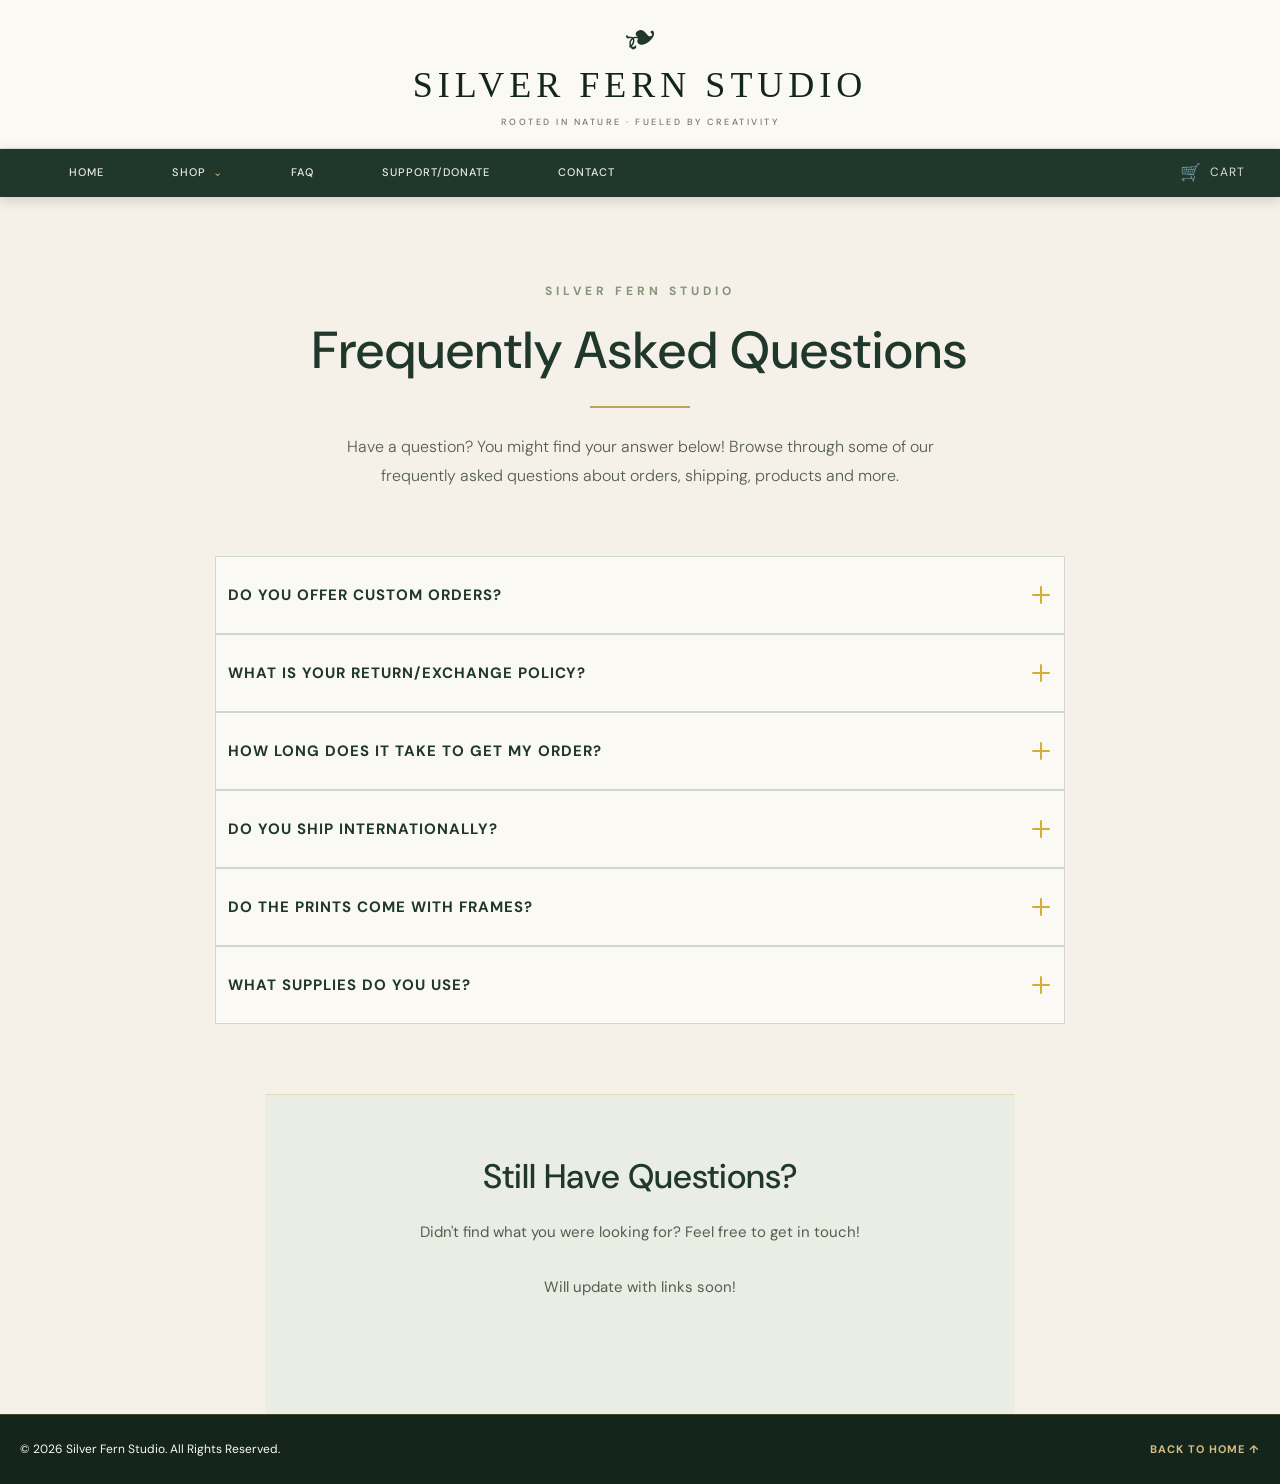
==== commit e25c123c: "Update shipping information to include Canada" ====
--- a/faq.html
+++ b/faq.html
@@ -194,7 +194,7 @@
 
                 <p>
                     I am only able to ship items from my website
-                    to the US.
+                    to Canada at this time.
                 </p>
 
                 <p>
--- a/styles/nature-redesign.css
+++ b/styles/nature-redesign.css
@@ -875,3 +875,179 @@
     }
 
 }
+
+
+/* =========================================================
+   FAQ PAGE — LIGHT BOTANICAL THEME TEXT FIX
+========================================================= */
+
+#faq-page {
+    background: var(--cream);
+    color: var(--ink);
+}
+
+/* FAQ HEADING */
+
+#faq-page .faq-hero h1 {
+    color: var(--forest);
+}
+
+#faq-page .faq-eyebrow {
+    color: var(--sage);
+}
+
+#faq-page .faq-intro {
+    color: #555d51;
+}
+
+#faq-page .faq-divider {
+    background: var(--gold);
+}
+
+/* FAQ ACCORDION */
+
+#faq-page .faq-container {
+    color: var(--ink);
+}
+
+#faq-page .faq-item {
+    background: var(--cream-light);
+    border: 1px solid rgba(32, 56, 43, 0.18);
+    color: var(--ink);
+}
+
+#faq-page .faq-item summary {
+    color: var(--forest);
+}
+
+#faq-page .faq-item summary span {
+    color: var(--forest);
+}
+
+#faq-page .faq-icon {
+    color: var(--gold);
+}
+
+#faq-page .faq-answer {
+    background: var(--cream-light);
+    color: #555d51;
+}
+
+#faq-page .faq-answer p,
+#faq-page .faq-answer li {
+    color: #555d51;
+}
+
+#faq-page .faq-answer a {
+    color: var(--forest);
+    text-decoration: underline;
+    text-decoration-color: var(--gold);
+}
+
+#faq-page .faq-answer a:hover {
+    color: var(--sage);
+}
+
+/* FAQ CONTACT SECTION */
+
+#faq-page .faq-contact {
+    background: #e9ede4;
+    color: var(--ink);
+}
+
+#faq-page .faq-contact h2 {
+    color: var(--forest);
+}
+
+#faq-page .faq-contact p {
+    color: #555d51;
+}
+
+/* FAQ FOOTER */
+
+.faq-footer {
+    background: var(--forest-dark);
+    color: var(--cream-light);
+}
+
+.faq-footer p {
+    color: var(--cream-light);
+}
+
+.faq-footer a {
+    color: var(--gold-light);
+}
+
+.faq-footer a:hover {
+    color: #ffffff;
+}
+
+
+/* =========================================================
+   ORIGINAL ARTWORK IMAGES
+========================================================= */
+
+#originalsContainer .card-emoji {
+    position: relative;
+    width: 100%;
+    height: 210px;
+    margin-bottom: 15px;
+
+    display: flex;
+    align-items: center;
+    justify-content: center;
+
+    overflow: hidden;
+    background: #e9e5d9;
+}
+
+#originalsContainer .card-emoji img {
+    width: 100%;
+    height: 100%;
+
+    object-fit: contain;
+    display: block;
+}
+
+/* SOLD OUT OVERLAY */
+
+#originalsContainer .sold-out-label {
+    position: absolute;
+    left: 0;
+    right: 0;
+    top: 50%;
+    transform: translateY(-50%);
+
+    padding: 13px 5px;
+
+    background: rgba(12, 24, 16, 0.82);
+    color: #ffffff;
+
+    text-align: center;
+    font-family: Georgia, "Times New Roman", serif;
+    font-size: 21px;
+    font-weight: 400;
+    letter-spacing: 4px;
+
+    z-index: 3;
+}
+
+/* SOLD OUT PRICE */
+
+#originalsContainer .card.sold-out .card-price {
+    color: #8a4438;
+    letter-spacing: 1px;
+}
+
+#originalsContainer .card.sold-out {
+    cursor: default;
+}
+
+/* DISABLED SOLD OUT BUTTON */
+
+#originalsContainer .card.sold-out .view-btn {
+    background: #77796e;
+    color: white;
+    cursor: not-allowed;
+    box-shadow: none;
+}
